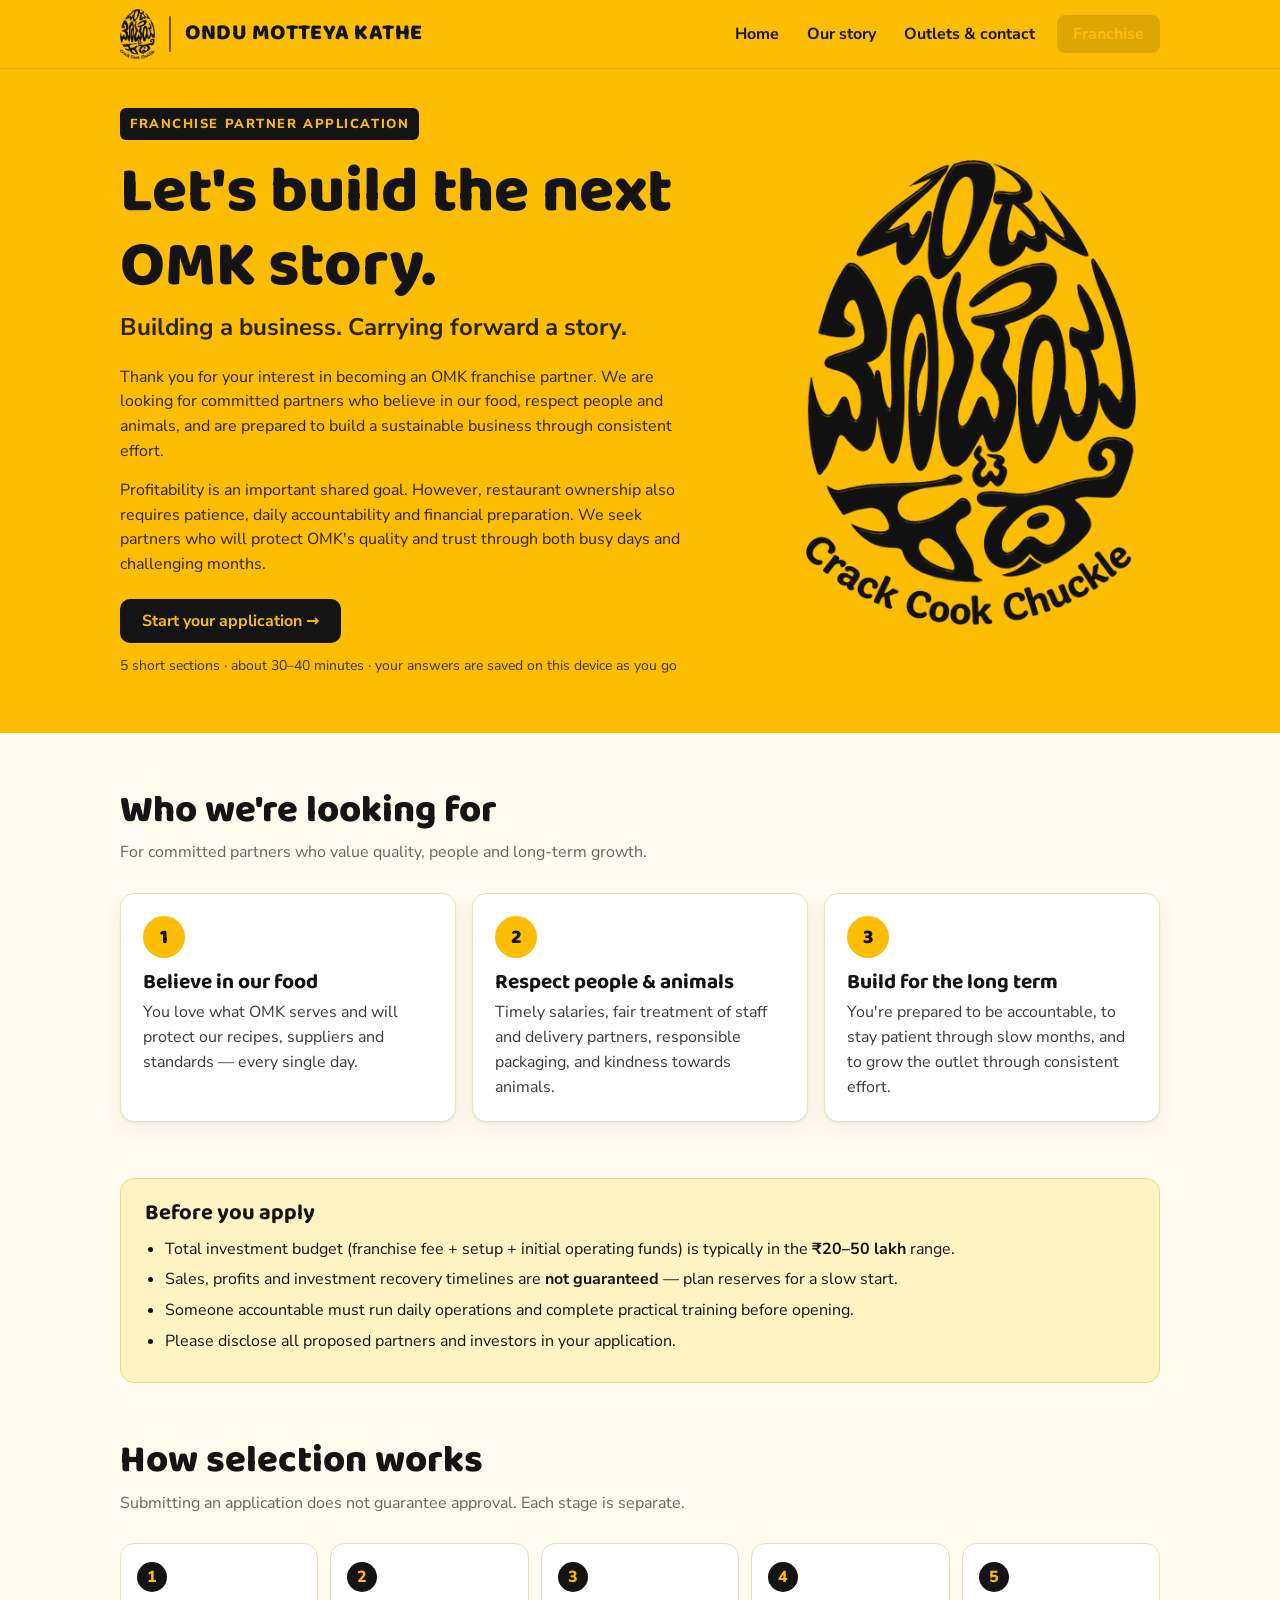
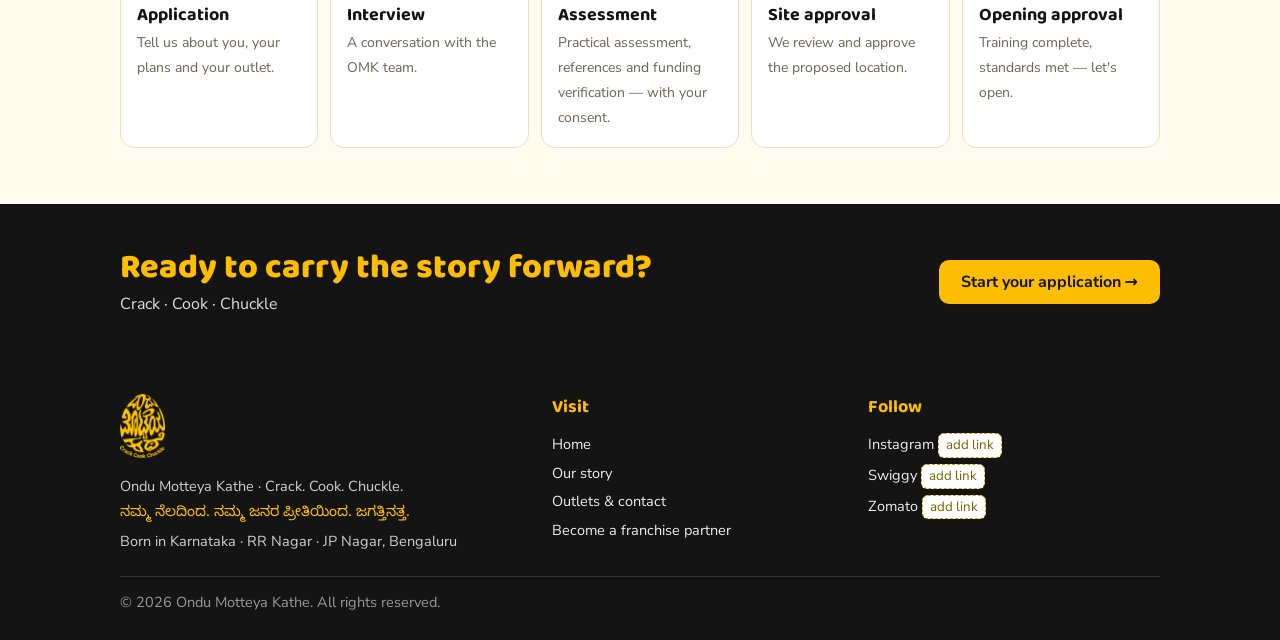
==== franchise.html @ 8b223113 "Add files via upload" ====
<!doctype html>
<html lang="en">
<head>
<meta charset="utf-8">
<meta name="viewport" content="width=device-width, initial-scale=1">
<title>Franchise partner application · Ondu Motteya Kathe</title>
<meta name="description" content="Apply to become an Ondu Motteya Kathe (OMK) franchise partner. Crack · Cook · Chuckle.">
<meta property="og:title" content="Become an OMK franchise partner">
<meta property="og:description" content="Building a business. Carrying forward a story. Apply to open an Ondu Motteya Kathe outlet.">
<meta property="og:image" content="icon.png">
<meta name="theme-color" content="#FDBD03">
<link rel="icon" href="icon.png">
<link rel="apple-touch-icon" href="icon.png">
<link rel="preconnect" href="https://fonts.googleapis.com">
<link rel="preconnect" href="https://fonts.gstatic.com" crossorigin>
<link href="https://fonts.googleapis.com/css2?family=Baloo+2:wght@600;700;800&family=Noto+Sans+Kannada:wght@500;700&family=Nunito+Sans:wght@400;600;700;800&display=swap" rel="stylesheet">
<link rel="stylesheet" href="style.css">
</head>
<body>
<header id="siteHeader" class="bar"></header>

<!-- ============ LANDING ============ -->
<main id="landing">
  <section class="hero">
    <div class="wrap">
      <div>
        <span class="kicker">Franchise partner application</span>
        <h1>Let's build the next OMK story.</h1>
        <p class="tag">Building a business. Carrying forward a story.</p>
        <p>Thank you for your interest in becoming an OMK franchise partner. We are looking for committed partners who believe in our food, respect people and animals, and are prepared to build a sustainable business through consistent effort.</p>
        <p>Profitability is an important shared goal. However, restaurant ownership also requires patience, daily accountability and financial preparation. We seek partners who will protect OMK's quality and trust through both busy days and challenging months.</p>
        <div class="cta">
          <a class="btn btn-dark" href="#apply">Start your application →</a>
          <span class="small">5 short sections · about 30–40 minutes · your answers are saved on this device as you go</span>
        </div>
      </div>
      <img class="logo" src="logo.png" alt="">
    </div>
  </section>

  <section class="sec">
    <div class="wrap">
      <h2>Who we're looking for</h2>
      <p class="lead">For committed partners who value quality, people and long-term growth.</p>
      <div class="grid3">
        <div class="tile"><div class="ic">1</div><h3>Believe in our food</h3><p>You love what OMK serves and will protect our recipes, suppliers and standards — every single day.</p></div>
        <div class="tile"><div class="ic">2</div><h3>Respect people &amp; animals</h3><p>Timely salaries, fair treatment of staff and delivery partners, responsible packaging, and kindness towards animals.</p></div>
        <div class="tile"><div class="ic">3</div><h3>Build for the long term</h3><p>You're prepared to be accountable, to stay patient through slow months, and to grow the outlet through consistent effort.</p></div>
      </div>
    </div>
  </section>

  <section class="sec" style="padding-top:0">
    <div class="wrap">
      <div class="note-box">
        <h3 style="font-size:22px">Before you apply</h3>
        <ul>
          <li>Total investment budget (franchise fee + setup + initial operating funds) is typically in the <b>₹20–50 lakh</b> range.</li>
          <li>Sales, profits and investment recovery timelines are <b>not guaranteed</b> — plan reserves for a slow start.</li>
          <li>Someone accountable must run daily operations and complete practical training before opening.</li>
          <li>Please disclose all proposed partners and investors in your application.</li>
        </ul>
      </div>
    </div>
  </section>

  <section class="sec" style="padding-top:0">
    <div class="wrap">
      <h2>How selection works</h2>
      <p class="lead">Submitting an application does not guarantee approval. Each stage is separate.</p>
      <ol class="steps">
        <li><b>Application</b><span>Tell us about you, your plans and your outlet.</span></li>
        <li><b>Interview</b><span>A conversation with the OMK team.</span></li>
        <li><b>Assessment</b><span>Practical assessment, references and funding verification — with your consent.</span></li>
        <li><b>Site approval</b><span>We review and approve the proposed location.</span></li>
        <li><b>Opening approval</b><span>Training complete, standards met — let's open.</span></li>
      </ol>
    </div>
  </section>

  <section class="band">
    <div class="wrap">
      <div><h2>Ready to carry the story forward?</h2><p>Crack · Cook · Chuckle</p></div>
      <a class="btn btn-y" href="#apply">Start your application →</a>
    </div>
  </section>
</main>

<!-- ============ FORM ============ -->
<main id="formView" class="hidden">
  <div class="formwrap">
    <form id="appForm" novalidate>
      <div class="progress" aria-hidden="true"><i id="prog"></i></div>
      <h1 class="f-title" id="secTitle"></h1>
      <p class="f-sub" id="secSub"></p>
      <div class="sectag" id="secTag"></div>
      <div id="fields"></div>
      <div class="hp" aria-hidden="true"><label>Leave this empty <input type="text" id="company_website" tabindex="-1" autocomplete="off"></label></div>
      <div id="formErr" class="alert hidden" role="alert"></div>
      <div class="nav">
        <button type="button" class="btn btn-line" id="backBtn">Back</button>
        <button type="submit" class="btn btn-y" id="nextBtn">Next</button>
        <span class="saved" id="saved"></span>
      </div>
    </form>
  </div>
</main>

<main id="doneView" class="hidden">
  <div class="done">
    <img src="logo.png" alt="">
    <h1>Thank you!</h1>
    <p>Your application has been received. The OMK team will review it and contact you on the mobile number or email you shared.</p>
    <p style="color:var(--muted)">Reference: <b id="refNo"></b></p>
    <a class="btn btn-dark" href="#" id="doneHome">Back to the franchise page</a> <a class="btn btn-line" href="index.html">OMK home</a>
  </div>
</main>

<footer id="siteFooter"></footer>
<script src="site.js"></script>
<script src="questions.js"></script>
<script>
(function () {
  const $ = (id) => document.getElementById(id);
  const S = OMK.SECTIONS, DRAFT = 'omk-franchise-draft-v1';
  let step = 0, started = Date.now(), A = {}, hadDraft = false;

  // ---- draft on this device ----
  try { const d = JSON.parse(localStorage.getItem(DRAFT) || 'null'); if (d && d.a) { A = d.a; hadDraft = true; step = Math.min(d.step || 0, S.length - 1); } } catch (e) {}
  let saveT;
  function saveDraft() {
    clearTimeout(saveT);
    saveT = setTimeout(() => { try { localStorage.setItem(DRAFT, JSON.stringify({ a: A, step })); $('saved').textContent = 'Saved on this device'; } catch (e) {} }, 400);
  }
  if (!A.sign_date) A.sign_date = new Date(Date.now() - new Date().getTimezoneOffset() * 6e4).toISOString().slice(0, 10);

  // ---- views ----
  function route() {
    const h = location.hash;
    $('landing').classList.toggle('hidden', h === '#apply' || h === '#done');
    $('formView').classList.toggle('hidden', h !== '#apply');
    $('doneView').classList.toggle('hidden', h !== '#done');
    if (h === '#apply') { renderStep(); }
    window.scrollTo(0, 0);
  }
  window.addEventListener('hashchange', route);
  $('doneHome').onclick = (e) => { e.preventDefault(); history.pushState('', '', location.pathname); route(); };

  // ---- fields ----
  const esc = (s) => String(s ?? '').replace(/[&<>"']/g, c => ({ '&': '&amp;', '<': '&lt;', '>': '&gt;', '"': '&quot;', "'": '&#39;' }[c]));
  function fieldHtml(f) {
    const req = f.req ? '<span class="req" aria-hidden="true">*</span>' : '';
    const help = f.help ? `<p class="help" id="h_${f.id}">${esc(f.help)}</p>` : '';
    const v = A[f.id];
    let input = '';
    if (f.type === 'long') {
      input = `<textarea id="f_${f.id}" rows="${f.rows || 5}" maxlength="4000" placeholder="Your answer" ${f.help ? `aria-describedby="h_${f.id}"` : ''}>${esc(v || '')}</textarea><div class="cnt" id="c_${f.id}"></div>`;
    } else if (f.type === 'radio' || f.type === 'check' || f.type === 'ack') {
      const t = f.type === 'radio' ? 'radio' : 'checkbox', sel = Array.isArray(v) ? v : (v ? [v] : []);
      input = `<div role="group" aria-labelledby="l_${f.id}">` + f.options.map((o, i) =>
        `<label class="opt"><input type="${t}" name="${f.id}" value="${esc(o)}" ${sel.includes(o) ? 'checked' : ''}><span>${esc(o)}</span></label>`).join('') + '</div>';
    } else {
      const type = f.type === 'tel' ? 'tel' : f.type === 'email' ? 'email' : f.type === 'date' ? 'date' : 'text';
      input = `<input type="${type}" id="f_${f.id}" value="${esc(v || '')}" maxlength="300" placeholder="Your answer" ${f.auto ? `autocomplete="${f.auto}"` : ''} ${f.mode || f.type === 'tel' ? `inputmode="${f.mode || 'tel'}"` : ''}>`;
    }
    const lab = (f.type === 'radio' || f.type === 'check' || f.type === 'ack') ? `<span class="t" id="l_${f.id}">${esc(f.label)}${req}</span>` : `<label class="t" for="f_${f.id}" id="l_${f.id}">${esc(f.label)}${req}</label>`;
    return `<div class="q" id="q_${f.id}">${lab}${help}${input}<div class="emsg" id="e_${f.id}">This question is required.</div></div>`;
  }
  function read(f) {
    if (f.type === 'radio') { const x = document.querySelector(`input[name="${f.id}"]:checked`); return x ? x.value : ''; }
    if (f.type === 'check' || f.type === 'ack') return [...document.querySelectorAll(`input[name="${f.id}"]:checked`)].map(x => x.value);
    const el = $('f_' + f.id); return el ? el.value.trim() : '';
  }
  function renderStep() {
    const sec = S[step];
    $('secTitle').textContent = sec.title; $('secSub').textContent = sec.sub;
    $('secTag').textContent = `Section ${step + 1} of ${S.length} • ${sec.tag}`;
    $('prog').style.width = `${(step + 1) / S.length * 100}%`;
    $('fields').innerHTML = sec.fields.map(fieldHtml).join('');
    $('backBtn').textContent = 'Back';
    $('nextBtn').textContent = step === S.length - 1 ? 'Submit application' : 'Next';
    $('formErr').classList.add('hidden');
    sec.fields.forEach(f => {
      const upd = () => { A[f.id] = read(f); saveDraft(); const q = $('q_' + f.id); if (q.classList.contains('err')) check(f); if (f.type === 'long') count(f); };
      $('q_' + f.id).addEventListener('input', upd); $('q_' + f.id).addEventListener('change', upd);
      if (f.type === 'long') count(f);
    });
  }
  function count(f) { const el = $('f_' + f.id), c = $('c_' + f.id); if (el && c) c.textContent = el.value.length > 3500 ? `${el.value.length} / 4000` : ''; }
  function check(f) {
    const v = read(f), q = $('q_' + f.id), e = $('e_' + f.id); let msg = '';
    const empty = Array.isArray(v) ? v.length === 0 : !v;
    if (f.req && empty) msg = 'This question is required.';
    if (!msg && f.type === 'ack' && v.length < f.options.length) msg = 'Please tick every statement to continue.';
    if (!msg && f.id === 'mobile' && v && v.replace(/\D/g, '').length < 10) msg = 'Please enter a valid mobile number.';
    if (!msg && f.id === 'email' && v && !/^[^\s@]+@[^\s@]+\.[^\s@]+$/.test(v)) msg = 'Please enter a valid email address.';
    if (!msg && f.id === 'budget_amount' && !v && A.budget === 'Other') msg = 'Please specify your budget, since you picked “Other”.';
    if (!msg && f.type === 'long' && f.req && v.length < 15) msg = 'Please write a little more (at least a sentence).';
    q.classList.toggle('err', !!msg); e.textContent = msg || 'This question is required.';
    return !msg;
  }

  $('backBtn').onclick = () => { if (step === 0) { history.pushState('', '', location.pathname); route(); return; } step--; saveDraft(); renderStep(); window.scrollTo(0, 0); };
  $('appForm').addEventListener('submit', async (e) => {
    e.preventDefault();
    const sec = S[step]; sec.fields.forEach(f => A[f.id] = read(f));
    const bad = sec.fields.filter(f => !check(f));
    if (bad.length) { const q = $('q_' + bad[0].id); q.scrollIntoView({ behavior: 'smooth', block: 'center' }); const i = q.querySelector('input,textarea'); i && i.focus({ preventScroll: true }); return; }
    if (step < S.length - 1) { step++; saveDraft(); renderStep(); window.scrollTo(0, 0); return; }
    await submit();
  });

  async function submit() {
    const btn = $('nextBtn'); btn.disabled = true; btn.textContent = 'Submitting…'; $('formErr').classList.add('hidden');
    const ref = 'OMK-' + Date.now().toString(36).toUpperCase().slice(-6);
    // Spam guard: bots fill the hidden field or finish in seconds — pretend it worked
    if ($('company_website').value || (!hadDraft && Date.now() - started < 45000)) { finish(ref); return; }
    const answers = {};
    S.forEach(s => s.fields.forEach(f => { answers[f.id] = A[f.id] ?? ''; }));
    answers._ref = ref;
    const rows = [['Reference', ref]];
    S.forEach(s => s.fields.forEach(f => { const v = A[f.id]; rows.push([f.label, Array.isArray(v) ? v.join(', ') : (v ?? '')]); }));
    try {
      if (!OMK.SHEET_URL || OMK.SHEET_URL.includes('PASTE')) throw new Error('Google Sheet link not set yet');
      // Apps Script doesn't allow reading the reply from another site, so we send and trust the network result
      await fetch(OMK.SHEET_URL, { method: 'POST', mode: 'no-cors', headers: { 'Content-Type': 'text/plain;charset=utf-8' }, body: JSON.stringify({ ref, rows, hp: '' }) });
      finish(ref);
    } catch (err) {
      $('formErr').textContent = 'Sorry — your application could not be sent. Please check your internet connection and try again. Your answers are still saved on this device.';
      $('formErr').classList.remove('hidden'); btn.disabled = false; btn.textContent = 'Submit application';
      console.warn(err);
    }
  }
  function finish(ref) {
    try { localStorage.removeItem(DRAFT); } catch (e) {}
    A = {}; step = 0; $('refNo').textContent = ref; location.hash = '#done';
    $('nextBtn').disabled = false;
  }
  route();
})();
</script>
</body>
</html>
---- style.css ----
:root {
  --y: #FDBD03; --y2: #FFD54A; --y-soft: #FFF3C4; --ink: #141414; --ink2: #3a3a3a; --muted: #6b6457;
  --cream: #FFFBEF; --card: #ffffff; --line: #EADFC2; --red: #C62828; --ok: #2E7D32;
  --r: 14px; --shadow: 0 1px 2px rgba(60,45,0,.06), 0 6px 20px rgba(60,45,0,.06);
}
* { box-sizing: border-box; }
html { -webkit-text-size-adjust: 100%; }
body { margin: 0; background: var(--cream); color: var(--ink); font: 16px/1.55 "Nunito Sans", system-ui, -apple-system, "Segoe UI", Roboto, Arial, sans-serif; }
h1, h2, h3, .brand { font-family: "Baloo 2", "Nunito Sans", system-ui, sans-serif; line-height: 1.15; margin: 0; }
a { color: inherit; }
.hidden { display: none !important; }
.wrap { max-width: 1080px; margin: 0 auto; padding: 0 20px; }

/* Header bar */
.bar { background: var(--y); position: sticky; top: 0; z-index: 10; box-shadow: 0 1px 0 rgba(0,0,0,.08); }
.bar .wrap { display: flex; align-items: center; gap: 14px; height: 68px; }
.bar img { height: 50px; width: auto; display: block; }
.bar .div { width: 2px; height: 36px; background: rgba(0,0,0,.55); border-radius: 2px; }
.bar .brand { font-size: 22px; font-weight: 800; letter-spacing: .02em; }
.bar .sp { flex: 1; }
.btn { font: 700 16px/1 "Nunito Sans", system-ui, sans-serif; border: 0; border-radius: 10px; padding: 14px 22px; cursor: pointer; text-decoration: none; display: inline-flex; align-items: center; gap: 8px; }
.btn-dark { background: var(--ink); color: var(--y); }
.btn-dark:hover { background: #000; }
.btn-y { background: var(--y); color: var(--ink); }
.btn-y:hover { background: #f2b200; }
.btn-line { background: #fff; color: var(--ink); border: 1.5px solid #d9cfb5; }
.btn:disabled { opacity: .55; cursor: default; }
.btn:focus-visible, input:focus-visible, textarea:focus-visible { outline: 3px solid #1a1a1a; outline-offset: 2px; }

/* Landing */
.hero { background: var(--y); padding: 40px 0 56px; overflow: hidden; }
.hero .wrap { display: grid; grid-template-columns: 1.25fr .75fr; gap: 32px; align-items: center; }
.kicker { display: inline-block; font-weight: 800; font-size: 13px; letter-spacing: .12em; text-transform: uppercase; background: var(--ink); color: var(--y); padding: 6px 10px; border-radius: 6px; }
.hero h1 { font-size: clamp(38px, 6vw, 64px); font-weight: 800; margin: 16px 0 6px; }
.hero .tag { font-size: clamp(19px, 2.4vw, 24px); font-weight: 700; margin: 0 0 18px; }
.hero p { max-width: 560px; margin: 0 0 14px; color: #2b2400; }
.hero .cta { margin-top: 22px; display: flex; flex-wrap: wrap; gap: 12px; align-items: center; }
.hero .small { font-size: 14px; color: #3d3200; }
.hero .logo { width: 100%; max-width: 330px; justify-self: center; }
.sec { padding: 56px 0; }
.sec h2 { font-size: clamp(28px, 3.6vw, 38px); font-weight: 800; margin-bottom: 8px; }
.sec .lead { color: var(--muted); max-width: 640px; margin: 0 0 28px; }
.grid3 { display: grid; grid-template-columns: repeat(3, 1fr); gap: 16px; }
.tile { background: var(--card); border: 1px solid var(--line); border-radius: var(--r); padding: 22px; box-shadow: var(--shadow); }
.tile .ic { width: 42px; height: 42px; border-radius: 50%; background: var(--y); display: grid; place-items: center; font-family: "Baloo 2"; font-weight: 800; font-size: 20px; margin-bottom: 12px; }
.tile h3 { font-size: 21px; margin-bottom: 6px; }
.tile p { margin: 0; color: var(--ink2); }
.note-box { background: var(--y-soft); border: 1px solid #f1d98a; border-radius: var(--r); padding: 22px 24px; }
.note-box ul { margin: 10px 0 0; padding-left: 20px; }
.note-box li { margin: 6px 0; }
.steps { list-style: none; padding: 0; margin: 0; display: grid; grid-template-columns: repeat(5, 1fr); gap: 12px; counter-reset: s; }
.steps li { background: var(--card); border: 1px solid var(--line); border-radius: var(--r); padding: 18px 16px; counter-increment: s; }
.steps li::before { content: counter(s); display: grid; place-items: center; width: 30px; height: 30px; border-radius: 50%; background: var(--ink); color: var(--y); font-weight: 800; margin-bottom: 10px; }
.steps b { display: block; font-family: "Baloo 2"; font-size: 18px; }
.steps span { font-size: 14px; color: var(--muted); }
.band { background: var(--ink); color: #fff; padding: 44px 0; }
.band .wrap { display: flex; flex-wrap: wrap; align-items: center; justify-content: space-between; gap: 18px; }
.band h2 { color: var(--y); font-size: clamp(26px, 3.4vw, 34px); font-weight: 800; }
.band p { margin: 4px 0 0; color: #ddd; }
footer { padding: 22px 0 34px; color: var(--muted); font-size: 14px; text-align: center; }

/* Form */
.formwrap { max-width: 760px; margin: 0 auto; padding: 26px 16px 70px; }
.f-title { font-size: clamp(30px, 5vw, 40px); font-weight: 800; margin: 6px 0 4px; }
.f-sub { color: var(--ink2); margin: 0 0 16px; }
.progress { height: 6px; background: #efe4c4; border-radius: 6px; overflow: hidden; margin: 0 0 14px; }
.progress i { display: block; height: 100%; background: var(--ink); width: 0; transition: width .3s; }
.sectag { background: var(--y-soft); border: 1px solid #f1d98a; border-radius: 10px; padding: 11px 16px; font-weight: 700; margin-bottom: 14px; }
.q { background: var(--card); border: 1px solid var(--line); border-radius: var(--r); padding: 18px 20px 20px; margin-bottom: 12px; }
.q.err { border-color: var(--red); box-shadow: 0 0 0 1px var(--red) inset; }
.q label.t, .q .t { display: block; font-weight: 700; font-size: 16.5px; margin-bottom: 4px; }
.q .req { color: var(--red); margin-left: 3px; }
.q .help { color: var(--muted); font-size: 14.5px; margin: 0 0 10px; }
.q input[type=text], .q input[type=tel], .q input[type=email], .q input[type=date], .q textarea {
  width: 100%; font: inherit; color: var(--ink); background: transparent; border: 0; border-bottom: 1.5px solid #cfc6ae; padding: 8px 2px; border-radius: 0; }
.q textarea { min-height: 120px; resize: vertical; border: 1.5px solid #e2d8bd; border-radius: 10px; padding: 10px 12px; background: #fffdf6; }
.q input:focus, .q textarea:focus { border-color: var(--ink); outline: none; }
.q .opt { display: flex; gap: 12px; align-items: flex-start; padding: 8px 0; cursor: pointer; }
.q .opt input { width: 20px; height: 20px; margin: 2px 0 0; accent-color: #141414; flex: none; }
.q .cnt { font-size: 12.5px; color: #9a917c; text-align: right; margin-top: 4px; }
.q .emsg { color: var(--red); font-size: 14px; margin-top: 6px; display: none; }
.q.err .emsg { display: block; }
.nav { display: flex; gap: 12px; margin-top: 18px; align-items: center; flex-wrap: wrap; }
.nav .saved { color: var(--muted); font-size: 13.5px; margin-left: auto; }
.hp { position: absolute; left: -9999px; width: 1px; height: 1px; overflow: hidden; }
.done { text-align: center; padding: 50px 16px 80px; max-width: 620px; margin: 0 auto; }
.done img { width: 150px; }
.done h1 { font-size: 40px; font-weight: 800; margin: 14px 0 8px; }
.alert { background: #fdecea; color: #7f1d1d; border: 1px solid #f5c2c0; border-radius: 10px; padding: 12px 14px; margin-top: 14px; }

@media (max-width: 860px) {
  .hero .wrap { grid-template-columns: 1fr; }
  .hero .logo { max-width: 200px; order: -1; }
  .grid3 { grid-template-columns: 1fr; }
  .steps { grid-template-columns: 1fr 1fr; }
}
@media (max-width: 520px) {
  .wrap { padding: 0 16px; }
  .bar .wrap { height: 60px; gap: 10px; }
  .bar img { height: 42px; }
  .bar .brand { font-size: 17px; }
  .bar .btn { padding: 10px 12px; font-size: 14px; }
  .steps { grid-template-columns: 1fr; }
  .q { padding: 16px; }
  .nav .btn { flex: 1; justify-content: center; }
  .nav .saved { width: 100%; text-align: center; margin: 0; }
}

/* ---------- Site navigation & shared pieces ---------- */
.nav-links { display: flex; align-items: center; gap: 4px; margin-left: auto; }
.nav-links a { text-decoration: none; font-weight: 700; padding: 9px 12px; border-radius: 8px; }
.nav-links a:hover { background: rgba(0,0,0,.08); }
.nav-links a[aria-current="page"] { background: rgba(0,0,0,.12); }
.nav-links a.btn { margin-left: 6px; padding: 11px 16px; }
.nav-links a.btn:hover { background: #000; }
.menu-btn { display: none; margin-left: auto; background: var(--ink); color: var(--y); border: 0; border-radius: 8px; width: 44px; height: 40px; font-size: 20px; cursor: pointer; }
.ph { display: inline-block; background: #fff; border: 1.5px dashed #c9a400; color: #7a6200; border-radius: 6px; padding: 1px 7px; font-size: .92em; }
.ph-block { border: 2px dashed #d8bf6a; border-radius: var(--r); background: repeating-linear-gradient(135deg, #fffaf0, #fffaf0 10px, #fff3d0 10px, #fff3d0 20px); display: grid; place-items: center; text-align: center; color: #7a6200; font-weight: 700; padding: 20px; min-height: 200px; }
.page-hero { background: var(--y); padding: 46px 0 40px; }
.page-hero h1 { font-size: clamp(36px, 5.5vw, 56px); font-weight: 800; }
.page-hero p { max-width: 640px; margin: 10px 0 0; color: #2b2400; font-size: 18px; }
.two { display: grid; grid-template-columns: 1fr 1fr; gap: 28px; align-items: center; }
.prose p { margin: 0 0 14px; } .prose h2 { margin-bottom: 12px; }
.values { display: grid; grid-template-columns: repeat(4, 1fr); gap: 14px; }
.outlets { display: grid; grid-template-columns: repeat(auto-fill, minmax(280px, 1fr)); gap: 16px; }
.outlet h3 { font-size: 22px; margin-bottom: 6px; }
.outlet p { margin: 4px 0; color: var(--ink2); }
.outlet .acts { display: flex; flex-wrap: wrap; gap: 8px; margin-top: 12px; }
.outlet .acts .btn { padding: 10px 14px; font-size: 14px; }
.site-foot { background: var(--ink); color: #cfcfcf; padding: 34px 0 26px; font-size: 14.5px; text-align: left; }
.site-foot .wrap { display: grid; grid-template-columns: 1.4fr 1fr 1fr; gap: 24px; }
.site-foot img { height: 64px; filter: invert(78%) sepia(64%) saturate(1500%) hue-rotate(358deg) brightness(103%); }
.site-foot h4 { color: var(--y); font-family: "Baloo 2"; font-size: 18px; margin: 0 0 8px; }
.site-foot a { color: #eee; text-decoration: none; display: block; padding: 3px 0; }
.site-foot a:hover { color: var(--y); }
.site-foot .copy { grid-column: 1 / -1; border-top: 1px solid #333; padding-top: 14px; color: #999; }
@media (max-width: 860px) {
  .menu-btn { display: block; }
  .nav-links { display: none; position: absolute; top: 100%; left: 0; right: 0; background: var(--y); flex-direction: column; align-items: stretch; padding: 8px 16px 16px; box-shadow: 0 8px 16px rgba(0,0,0,.12); }
  .nav-links.open { display: flex; }
  .nav-links a { padding: 12px; }
  .nav-links a.btn { margin: 6px 0 0; justify-content: center; }
  .bar .wrap { position: relative; }
  .two, .values { grid-template-columns: 1fr; }
  .site-foot .wrap { grid-template-columns: 1fr; }
}
@media (min-width: 861px) and (max-width: 1060px) { .values { grid-template-columns: 1fr 1fr; } }

/* ---------- Story content ---------- */
.kn { font-family: "Noto Sans Kannada", "Baloo 2", sans-serif; }
.eyebrow { font-weight: 800; font-size: 13px; letter-spacing: .12em; text-transform: uppercase; color: #8a6d00; margin-bottom: 8px; display: block; }
.hero .stack { font-family: "Baloo 2"; font-weight: 700; font-size: clamp(18px, 2.2vw, 22px); line-height: 1.35; margin: 0 0 16px; }
.big-quote { font-family: "Baloo 2"; font-weight: 800; font-size: clamp(22px, 3vw, 30px); line-height: 1.25; margin: 18px 0 0; }
.kn-line { background: var(--ink); color: var(--y); border-radius: var(--r); padding: 22px 24px; margin-top: 20px; }
.kn-line .kn { font-size: clamp(20px, 2.6vw, 26px); font-weight: 700; display: block; line-height: 1.5; }
.kn-line span.en { color: #e8e2cc; display: block; margin-top: 4px; }
.ticks { list-style: none; padding: 0; margin: 14px 0; display: grid; gap: 10px; }
.ticks li { background: #fff; border: 1px solid var(--line); border-radius: 10px; padding: 12px 14px 12px 46px; position: relative; font-weight: 600; }
.ticks li::before { content: "✓"; position: absolute; left: 14px; top: 10px; width: 22px; height: 22px; border-radius: 50%; background: var(--y); display: grid; place-items: center; font-size: 13px; font-weight: 800; }
.alt { background: #fff7dc; }
.founder-quote { border-left: 5px solid var(--y); background: #fff; border-radius: 0 var(--r) var(--r) 0; padding: 18px 22px; margin: 18px 0 0; font-size: 18px; font-style: italic; }
.founder-quote cite { display: block; font-style: normal; font-weight: 800; margin-top: 10px; font-size: 15px; }
.cta-cards .tile { display: flex; flex-direction: column; }
.cta-cards .tile p { flex: 1; margin-bottom: 16px; }
.cta-cards .tile .btn { align-self: flex-start; }
.pills { display: flex; flex-wrap: wrap; gap: 8px; margin: 14px 0 0; }
.pills span { background: #fff; border: 1px solid var(--line); border-radius: 99px; padding: 6px 12px; font-weight: 700; font-size: 14px; }
.reverse > :first-child { order: 2; }
@media (max-width: 860px) { .reverse > :first-child { order: 0; } }
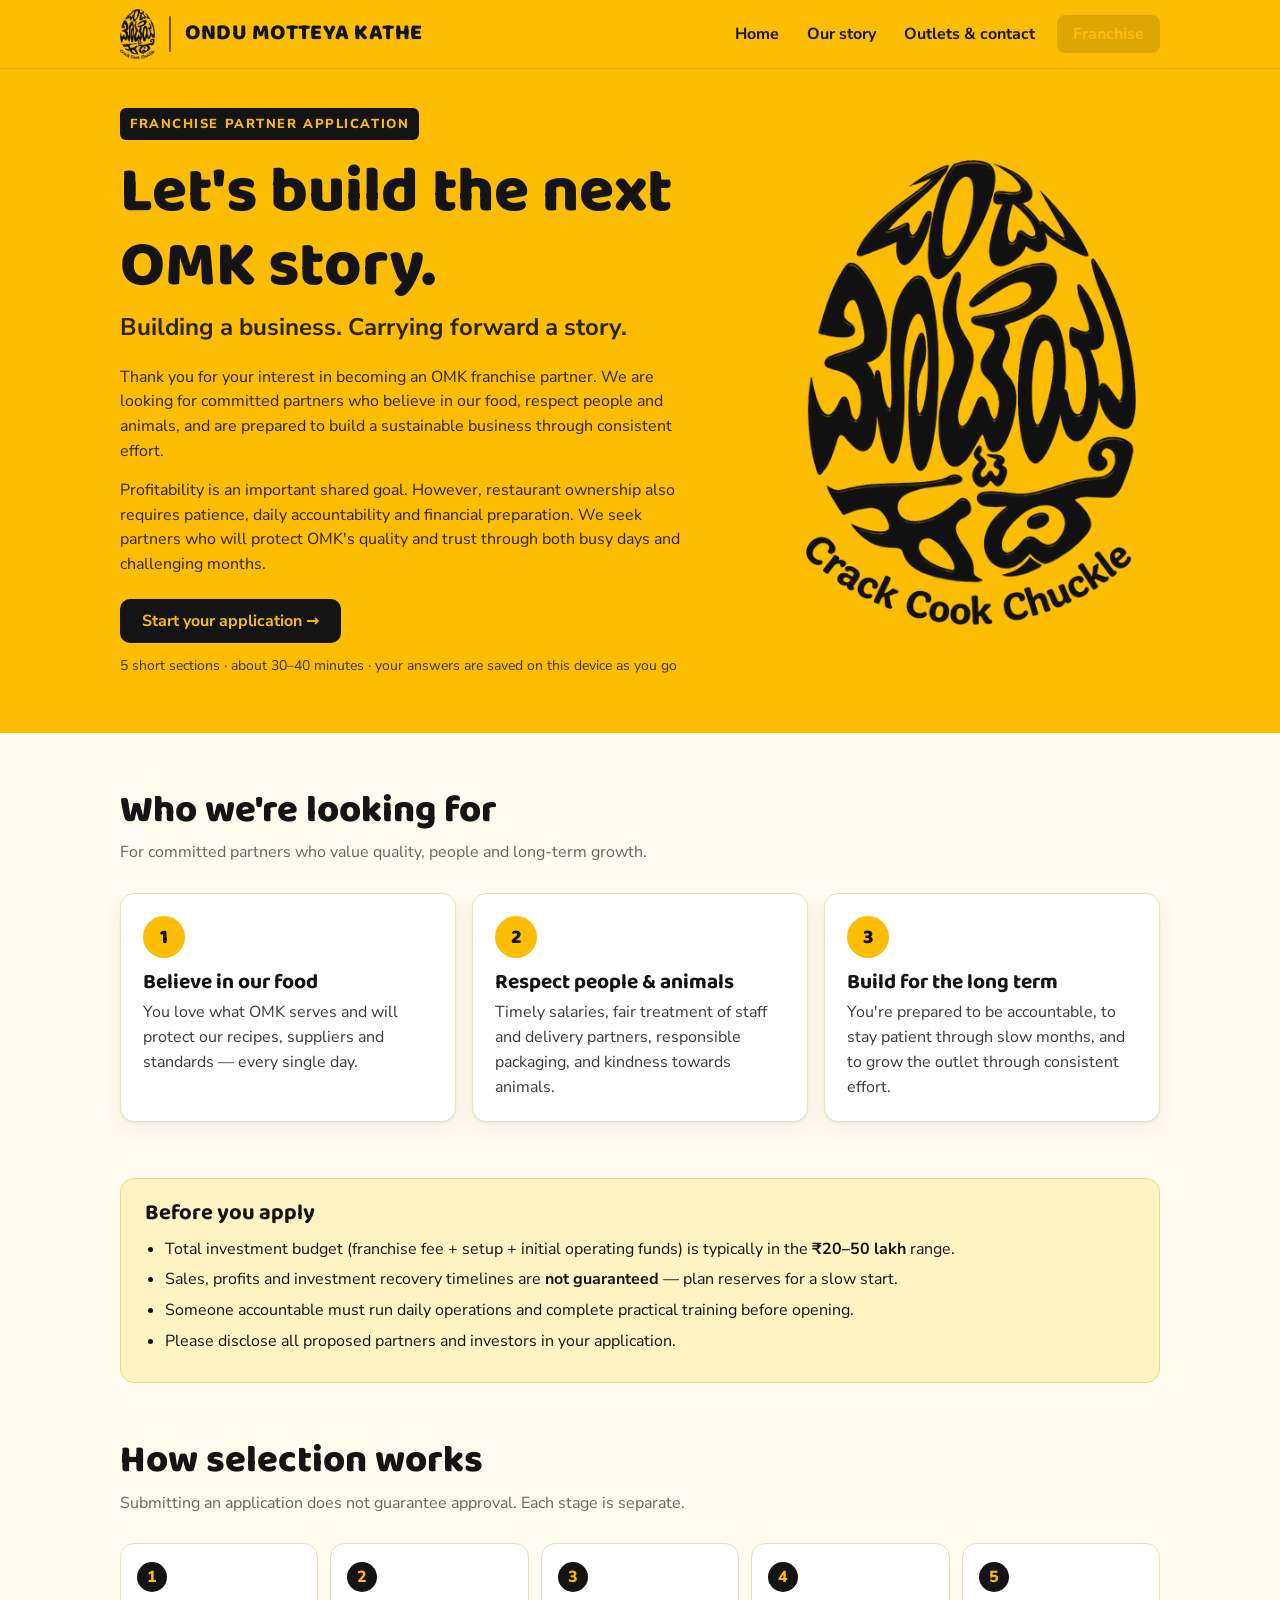
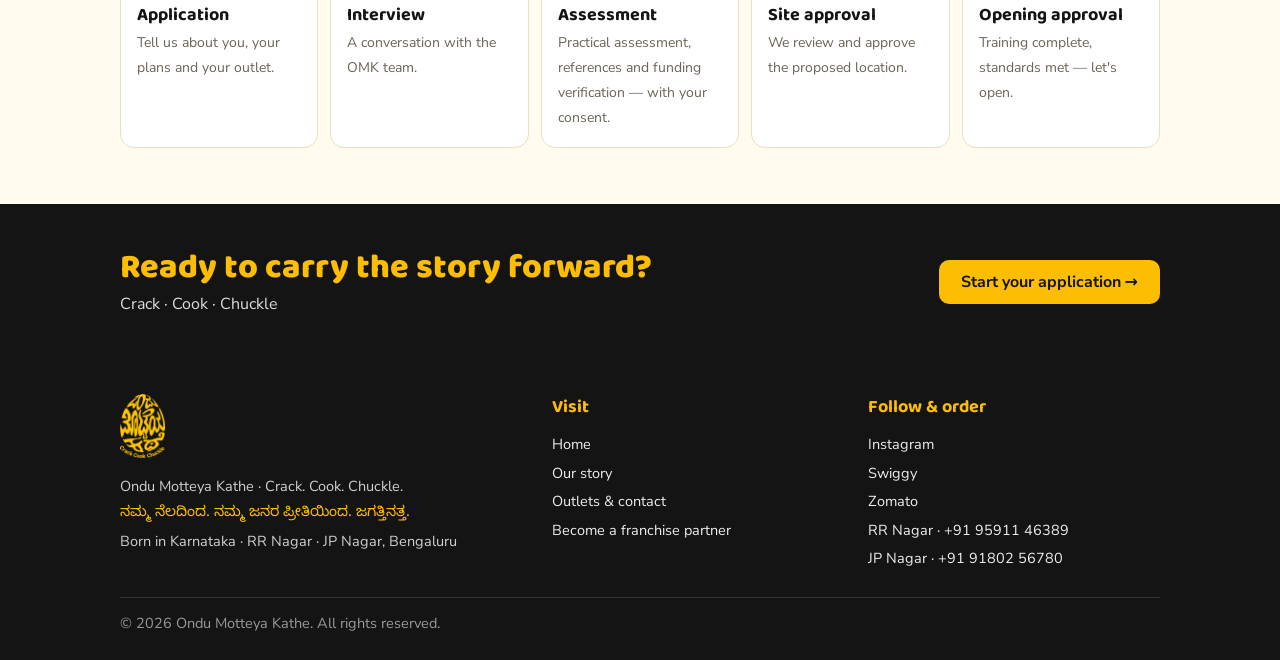
==== commit 18df0dc1: "Add files via upload" ====
--- a/franchise.html
+++ b/franchise.html
@@ -14,7 +14,7 @@
 <link rel="preconnect" href="https://fonts.googleapis.com">
 <link rel="preconnect" href="https://fonts.gstatic.com" crossorigin>
 <link href="https://fonts.googleapis.com/css2?family=Baloo+2:wght@600;700;800&family=Noto+Sans+Kannada:wght@500;700&family=Nunito+Sans:wght@400;600;700;800&display=swap" rel="stylesheet">
-<link rel="stylesheet" href="style.css">
+<link rel="stylesheet" href="style.css?v=3">
 </head>
 <body>
 <header id="siteHeader" class="bar"></header>
--- a/style.css
+++ b/style.css
@@ -167,3 +167,25 @@
 .pills span { background: #fff; border: 1px solid var(--line); border-radius: 99px; padding: 6px 12px; font-weight: 700; font-size: 14px; }
 .reverse > :first-child { order: 2; }
 @media (max-width: 860px) { .reverse > :first-child { order: 0; } }
+
+/* ---------- Photos ---------- */
+.photo { width: 100%; height: auto; display: block; border-radius: var(--r); box-shadow: var(--shadow); background: #f3ead0; }
+.photo.tall { aspect-ratio: 4 / 5; object-fit: cover; }
+.photo.wide { aspect-ratio: 3 / 2; object-fit: cover; }
+.scroller { display: grid; grid-template-columns: repeat(5, 1fr); gap: 14px; }
+.scroller > * { scroll-snap-align: start; }
+.scroller img { width: 100%; aspect-ratio: 4 / 5; object-fit: cover; border-radius: 12px; display: block; }
+.menu-grid { display: grid; grid-template-columns: repeat(3, 1fr); gap: 14px; }
+.menu-grid img { width: 100%; aspect-ratio: 4 / 5; object-fit: cover; border-radius: 12px; display: block; box-shadow: var(--shadow); }
+.pets { display: grid; grid-template-columns: repeat(5, 1fr); gap: 12px; }
+.pets figure { margin: 0; }
+.pets img { width: 100%; aspect-ratio: 4 / 5; object-fit: cover; border-radius: 12px; display: block; box-shadow: var(--shadow); }
+.pets figcaption { font-weight: 800; font-family: "Baloo 2"; font-size: 18px; margin-top: 6px; }
+.pets figcaption span { display: block; font-family: "Nunito Sans"; font-weight: 600; font-size: 13.5px; color: var(--muted); }
+.big-num { background: var(--y); border-radius: var(--r); padding: 34px 26px; text-align: center; box-shadow: var(--shadow); }
+.big-num b { display: block; font-family: "Baloo 2"; font-weight: 800; font-size: clamp(64px, 9vw, 110px); line-height: 1; }
+.big-num span { font-weight: 800; font-size: 18px; }
+.big-num p { margin: 14px 0 0; color: #3d3200; }
+@media (max-width: 1000px) { .menu-grid { grid-template-columns: 1fr 1fr 1fr; } .pets { grid-template-columns: repeat(3, 1fr); } }
+@media (max-width: 860px) { .scroller { grid-template-columns: none; grid-auto-flow: column; grid-auto-columns: 42%; overflow-x: auto; scroll-snap-type: x mandatory; padding-bottom: 6px; scrollbar-width: none; } .scroller::-webkit-scrollbar { display: none; } }
+@media (max-width: 560px) { .pets { grid-template-columns: 1fr 1fr; } .scroller { grid-auto-columns: 70%; } .menu-grid { grid-template-columns: none; grid-auto-flow: column; grid-auto-columns: 70%; overflow-x: auto; scroll-snap-type: x mandatory; scrollbar-width: none; } .menu-grid > * { scroll-snap-align: start; } }
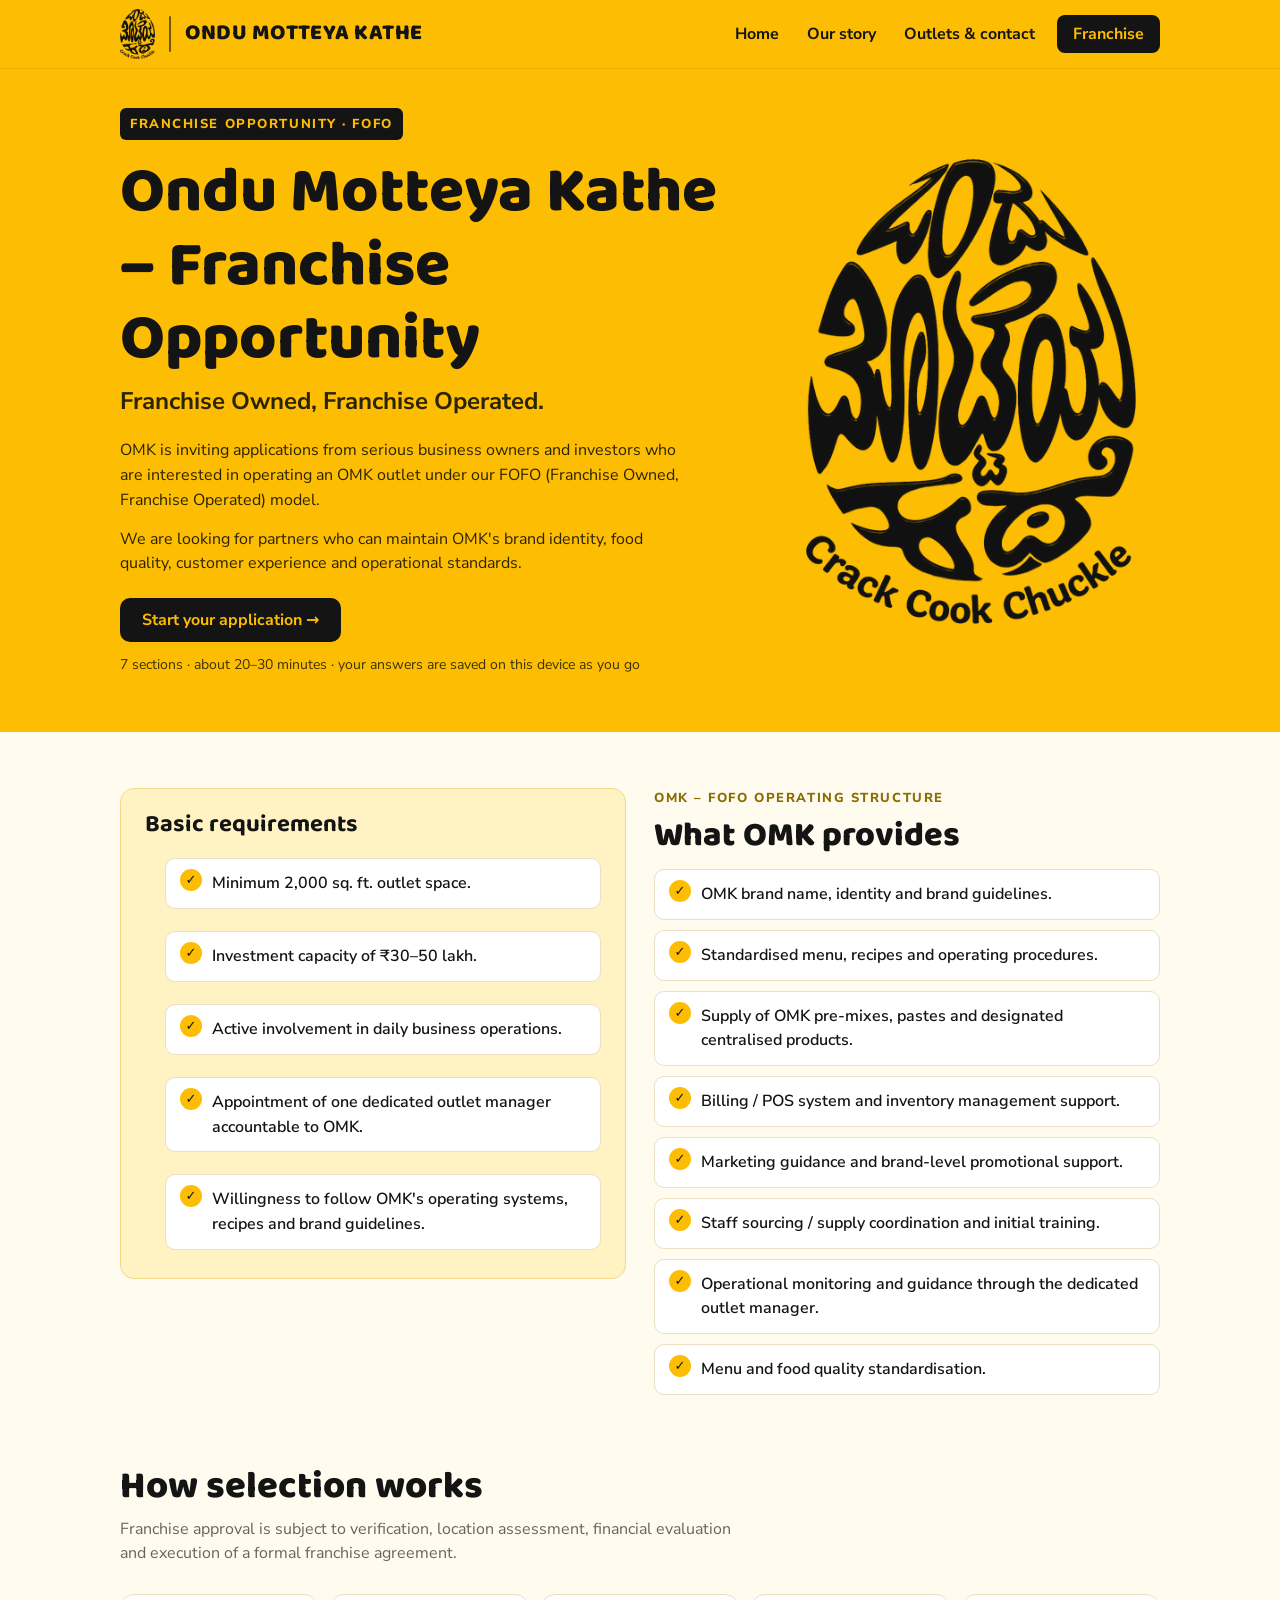
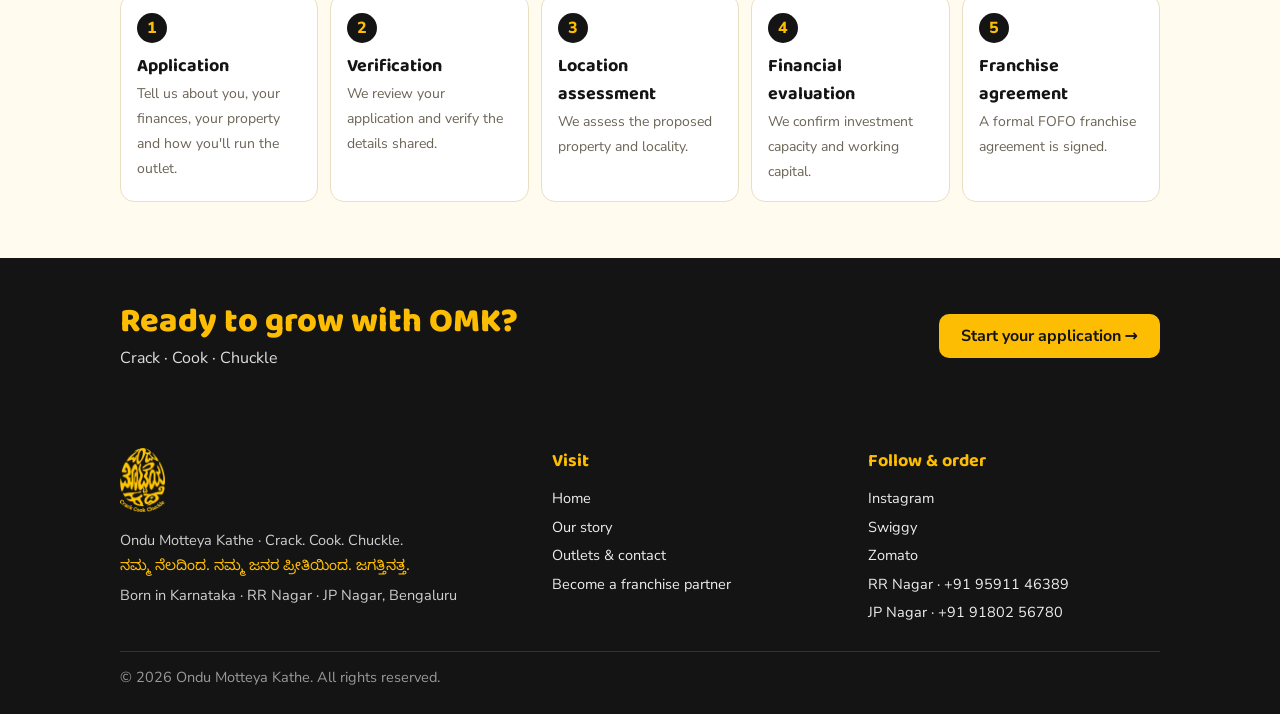
==== commit d206043c: "Add files via upload" ====
--- a/franchise.html
+++ b/franchise.html
@@ -3,7 +3,7 @@
 <head>
 <meta charset="utf-8">
 <meta name="viewport" content="width=device-width, initial-scale=1">
-<title>Franchise partner application · Ondu Motteya Kathe</title>
+<title>Franchise opportunity (FOFO) · Ondu Motteya Kathe</title>
 <meta name="description" content="Apply to become an Ondu Motteya Kathe (OMK) franchise partner. Crack · Cook · Chuckle.">
 <meta property="og:title" content="Become an OMK franchise partner">
 <meta property="og:description" content="Building a business. Carrying forward a story. Apply to open an Ondu Motteya Kathe outlet.">
@@ -14,7 +14,7 @@
 <link rel="preconnect" href="https://fonts.googleapis.com">
 <link rel="preconnect" href="https://fonts.gstatic.com" crossorigin>
 <link href="https://fonts.googleapis.com/css2?family=Baloo+2:wght@600;700;800&family=Noto+Sans+Kannada:wght@500;700&family=Nunito+Sans:wght@400;600;700;800&display=swap" rel="stylesheet">
-<link rel="stylesheet" href="style.css?v=3">
+<link rel="stylesheet" href="style.css?v=4">
 </head>
 <body>
 <header id="siteHeader" class="bar"></header>
@@ -24,14 +24,14 @@
   <section class="hero">
     <div class="wrap">
       <div>
-        <span class="kicker">Franchise partner application</span>
-        <h1>Let's build the next OMK story.</h1>
-        <p class="tag">Building a business. Carrying forward a story.</p>
-        <p>Thank you for your interest in becoming an OMK franchise partner. We are looking for committed partners who believe in our food, respect people and animals, and are prepared to build a sustainable business through consistent effort.</p>
-        <p>Profitability is an important shared goal. However, restaurant ownership also requires patience, daily accountability and financial preparation. We seek partners who will protect OMK's quality and trust through both busy days and challenging months.</p>
+        <span class="kicker">Franchise opportunity · FOFO</span>
+        <h1>Ondu Motteya Kathe – Franchise Opportunity</h1>
+        <p class="tag">Franchise Owned, Franchise Operated.</p>
+        <p>OMK is inviting applications from serious business owners and investors who are interested in operating an OMK outlet under our FOFO (Franchise Owned, Franchise Operated) model.</p>
+        <p>We are looking for partners who can maintain OMK's brand identity, food quality, customer experience and operational standards.</p>
         <div class="cta">
           <a class="btn btn-dark" href="#apply">Start your application →</a>
-          <span class="small">5 short sections · about 30–40 minutes · your answers are saved on this device as you go</span>
+          <span class="small">7 sections · about 20–30 minutes · your answers are saved on this device as you go</span>
         </div>
       </div>
       <img class="logo" src="logo.png" alt="">
@@ -39,26 +39,29 @@
   </section>
 
   <section class="sec">
-    <div class="wrap">
-      <h2>Who we're looking for</h2>
-      <p class="lead">For committed partners who value quality, people and long-term growth.</p>
-      <div class="grid3">
-        <div class="tile"><div class="ic">1</div><h3>Believe in our food</h3><p>You love what OMK serves and will protect our recipes, suppliers and standards — every single day.</p></div>
-        <div class="tile"><div class="ic">2</div><h3>Respect people &amp; animals</h3><p>Timely salaries, fair treatment of staff and delivery partners, responsible packaging, and kindness towards animals.</p></div>
-        <div class="tile"><div class="ic">3</div><h3>Build for the long term</h3><p>You're prepared to be accountable, to stay patient through slow months, and to grow the outlet through consistent effort.</p></div>
-      </div>
-    </div>
-  </section>
-
-  <section class="sec" style="padding-top:0">
-    <div class="wrap">
+    <div class="wrap two" style="align-items:start">
       <div class="note-box">
-        <h3 style="font-size:22px">Before you apply</h3>
-        <ul>
-          <li>Total investment budget (franchise fee + setup + initial operating funds) is typically in the <b>₹20–50 lakh</b> range.</li>
-          <li>Sales, profits and investment recovery timelines are <b>not guaranteed</b> — plan reserves for a slow start.</li>
-          <li>Someone accountable must run daily operations and complete practical training before opening.</li>
-          <li>Please disclose all proposed partners and investors in your application.</li>
+        <h3 style="font-size:24px">Basic requirements</h3>
+        <ul class="ticks" style="margin-top:14px">
+          <li>Minimum 2,000 sq. ft. outlet space.</li>
+          <li>Investment capacity of ₹30–50 lakh.</li>
+          <li>Active involvement in daily business operations.</li>
+          <li>Appointment of one dedicated outlet manager accountable to OMK.</li>
+          <li>Willingness to follow OMK's operating systems, recipes and brand guidelines.</li>
+        </ul>
+      </div>
+      <div>
+        <span class="eyebrow">OMK – FOFO operating structure</span>
+        <h2 style="font-size:clamp(26px,3.2vw,34px)">What OMK provides</h2>
+        <ul class="ticks">
+          <li>OMK brand name, identity and brand guidelines.</li>
+          <li>Standardised menu, recipes and operating procedures.</li>
+          <li>Supply of OMK pre-mixes, pastes and designated centralised products.</li>
+          <li>Billing / POS system and inventory management support.</li>
+          <li>Marketing guidance and brand-level promotional support.</li>
+          <li>Staff sourcing / supply coordination and initial training.</li>
+          <li>Operational monitoring and guidance through the dedicated outlet manager.</li>
+          <li>Menu and food quality standardisation.</li>
         </ul>
       </div>
     </div>
@@ -67,20 +70,20 @@
   <section class="sec" style="padding-top:0">
     <div class="wrap">
       <h2>How selection works</h2>
-      <p class="lead">Submitting an application does not guarantee approval. Each stage is separate.</p>
+      <p class="lead">Franchise approval is subject to verification, location assessment, financial evaluation and execution of a formal franchise agreement.</p>
       <ol class="steps">
-        <li><b>Application</b><span>Tell us about you, your plans and your outlet.</span></li>
-        <li><b>Interview</b><span>A conversation with the OMK team.</span></li>
-        <li><b>Assessment</b><span>Practical assessment, references and funding verification — with your consent.</span></li>
-        <li><b>Site approval</b><span>We review and approve the proposed location.</span></li>
-        <li><b>Opening approval</b><span>Training complete, standards met — let's open.</span></li>
+        <li><b>Application</b><span>Tell us about you, your finances, your property and how you'll run the outlet.</span></li>
+        <li><b>Verification</b><span>We review your application and verify the details shared.</span></li>
+        <li><b>Location assessment</b><span>We assess the proposed property and locality.</span></li>
+        <li><b>Financial evaluation</b><span>We confirm investment capacity and working capital.</span></li>
+        <li><b>Franchise agreement</b><span>A formal FOFO franchise agreement is signed.</span></li>
       </ol>
     </div>
   </section>
 
   <section class="band">
     <div class="wrap">
-      <div><h2>Ready to carry the story forward?</h2><p>Crack · Cook · Chuckle</p></div>
+      <div><h2>Ready to grow with OMK?</h2><p>Crack · Cook · Chuckle</p></div>
       <a class="btn btn-y" href="#apply">Start your application →</a>
     </div>
   </section>
@@ -122,7 +125,7 @@
 <script>
 (function () {
   const $ = (id) => document.getElementById(id);
-  const S = OMK.SECTIONS, DRAFT = 'omk-franchise-draft-v1';
+  const S = OMK.SECTIONS, DRAFT = 'omk-franchise-draft-v2';
   let step = 0, started = Date.now(), A = {}, hadDraft = false;
 
   // ---- draft on this device ----
@@ -159,13 +162,18 @@
       const t = f.type === 'radio' ? 'radio' : 'checkbox', sel = Array.isArray(v) ? v : (v ? [v] : []);
       input = `<div role="group" aria-labelledby="l_${f.id}">` + f.options.map((o, i) =>
         `<label class="opt"><input type="${t}" name="${f.id}" value="${esc(o)}" ${sel.includes(o) ? 'checked' : ''}><span>${esc(o)}</span></label>`).join('') + '</div>';
+    } else if (f.type === 'select') {
+      input = `<select id="f_${f.id}" class="sel"><option value="">Choose</option>${f.options.map(o => `<option ${v === o ? 'selected' : ''}>${esc(o)}</option>`).join('')}</select>`;
     } else {
       const type = f.type === 'tel' ? 'tel' : f.type === 'email' ? 'email' : f.type === 'date' ? 'date' : 'text';
-      input = `<input type="${type}" id="f_${f.id}" value="${esc(v || '')}" maxlength="300" placeholder="Your answer" ${f.auto ? `autocomplete="${f.auto}"` : ''} ${f.mode || f.type === 'tel' ? `inputmode="${f.mode || 'tel'}"` : ''}>`;
+      const mode = f.type === 'number' ? 'numeric' : f.type === 'tel' ? 'tel' : f.mode;
+      input = `<input type="${type}" id="f_${f.id}" value="${esc(v || '')}" maxlength="300" placeholder="Your answer" ${f.auto ? `autocomplete="${f.auto}"` : ''} ${mode ? `inputmode="${mode}"` : ''}>`;
     }
     const lab = (f.type === 'radio' || f.type === 'check' || f.type === 'ack') ? `<span class="t" id="l_${f.id}">${esc(f.label)}${req}</span>` : `<label class="t" for="f_${f.id}" id="l_${f.id}">${esc(f.label)}${req}</label>`;
-    return `<div class="q" id="q_${f.id}">${lab}${help}${input}<div class="emsg" id="e_${f.id}">This question is required.</div></div>`;
-  }
+    return `<div class="q${shown(f) ? '' : ' hidden'}" id="q_${f.id}">${lab}${help}${input}<div class="emsg" id="e_${f.id}">This question is required.</div></div>`;
+  }
+  // A follow-up question (showIf) only appears — and is only required — when its answer matches
+  const shown = (f) => !f.showIf || f.showIf.is.includes(A[f.showIf.id]);
   function read(f) {
     if (f.type === 'radio') { const x = document.querySelector(`input[name="${f.id}"]:checked`); return x ? x.value : ''; }
     if (f.type === 'check' || f.type === 'ack') return [...document.querySelectorAll(`input[name="${f.id}"]:checked`)].map(x => x.value);
@@ -181,7 +189,8 @@
     $('nextBtn').textContent = step === S.length - 1 ? 'Submit application' : 'Next';
     $('formErr').classList.add('hidden');
     sec.fields.forEach(f => {
-      const upd = () => { A[f.id] = read(f); saveDraft(); const q = $('q_' + f.id); if (q.classList.contains('err')) check(f); if (f.type === 'long') count(f); };
+      const upd = () => { A[f.id] = read(f); saveDraft(); const q = $('q_' + f.id); if (q.classList.contains('err')) check(f); if (f.type === 'long') count(f);
+        sec.fields.forEach(g => { if (g.showIf && g.showIf.id === f.id) $('q_' + g.id).classList.toggle('hidden', !shown(g)); }); };
       $('q_' + f.id).addEventListener('input', upd); $('q_' + f.id).addEventListener('change', upd);
       if (f.type === 'long') count(f);
     });
@@ -189,12 +198,13 @@
   function count(f) { const el = $('f_' + f.id), c = $('c_' + f.id); if (el && c) c.textContent = el.value.length > 3500 ? `${el.value.length} / 4000` : ''; }
   function check(f) {
     const v = read(f), q = $('q_' + f.id), e = $('e_' + f.id); let msg = '';
+    if (!shown(f)) { q.classList.remove('err'); return true; }
     const empty = Array.isArray(v) ? v.length === 0 : !v;
     if (f.req && empty) msg = 'This question is required.';
     if (!msg && f.type === 'ack' && v.length < f.options.length) msg = 'Please tick every statement to continue.';
-    if (!msg && f.id === 'mobile' && v && v.replace(/\D/g, '').length < 10) msg = 'Please enter a valid mobile number.';
+    if (!msg && (f.id === 'mobile' || f.id === 'whatsapp') && v && v.replace(/\D/g, '').length < 10) msg = 'Please enter a valid 10-digit number.';
+    if (!msg && f.type === 'number' && v && !/^\d{1,6}$/.test(v)) msg = 'Please enter a number (e.g. 0, 5, 25).';
     if (!msg && f.id === 'email' && v && !/^[^\s@]+@[^\s@]+\.[^\s@]+$/.test(v)) msg = 'Please enter a valid email address.';
-    if (!msg && f.id === 'budget_amount' && !v && A.budget === 'Other') msg = 'Please specify your budget, since you picked “Other”.';
     if (!msg && f.type === 'long' && f.req && v.length < 15) msg = 'Please write a little more (at least a sentence).';
     q.classList.toggle('err', !!msg); e.textContent = msg || 'This question is required.';
     return !msg;
@@ -205,7 +215,7 @@
     e.preventDefault();
     const sec = S[step]; sec.fields.forEach(f => A[f.id] = read(f));
     const bad = sec.fields.filter(f => !check(f));
-    if (bad.length) { const q = $('q_' + bad[0].id); q.scrollIntoView({ behavior: 'smooth', block: 'center' }); const i = q.querySelector('input,textarea'); i && i.focus({ preventScroll: true }); return; }
+    if (bad.length) { const q = $('q_' + bad[0].id); q.scrollIntoView({ behavior: 'smooth', block: 'center' }); const i = q.querySelector('input,textarea,select'); i && i.focus({ preventScroll: true }); return; }
     if (step < S.length - 1) { step++; saveDraft(); renderStep(); window.scrollTo(0, 0); return; }
     await submit();
   });
@@ -219,7 +229,7 @@
     S.forEach(s => s.fields.forEach(f => { answers[f.id] = A[f.id] ?? ''; }));
     answers._ref = ref;
     const rows = [['Reference', ref]];
-    S.forEach(s => s.fields.forEach(f => { const v = A[f.id]; rows.push([f.label, Array.isArray(v) ? v.join(', ') : (v ?? '')]); }));
+    S.forEach(s => s.fields.forEach(f => { const v = shown(f) ? A[f.id] : ''; rows.push([f.label, Array.isArray(v) ? v.join(', ') : (v ?? '')]); }));
     try {
       if (!OMK.SHEET_URL || OMK.SHEET_URL.includes('PASTE')) throw new Error('Google Sheet link not set yet');
       // Apps Script doesn't allow reading the reply from another site, so we send and trust the network result
--- a/style.css
+++ b/style.css
@@ -189,3 +189,8 @@
 @media (max-width: 1000px) { .menu-grid { grid-template-columns: 1fr 1fr 1fr; } .pets { grid-template-columns: repeat(3, 1fr); } }
 @media (max-width: 860px) { .scroller { grid-template-columns: none; grid-auto-flow: column; grid-auto-columns: 42%; overflow-x: auto; scroll-snap-type: x mandatory; padding-bottom: 6px; scrollbar-width: none; } .scroller::-webkit-scrollbar { display: none; } }
 @media (max-width: 560px) { .pets { grid-template-columns: 1fr 1fr; } .scroller { grid-auto-columns: 70%; } .menu-grid { grid-template-columns: none; grid-auto-flow: column; grid-auto-columns: 70%; overflow-x: auto; scroll-snap-type: x mandatory; scrollbar-width: none; } .menu-grid > * { scroll-snap-align: start; } }
+
+/* ---------- Franchise form: dropdown ---------- */
+.q select.sel { width: 100%; max-width: 360px; font: inherit; padding: 10px 12px; border: 1.5px solid #cfc6ae; border-radius: 10px; background: #fffdf6; color: var(--ink); }
+.q select.sel:focus { border-color: var(--ink); outline: none; }
+.nav-links a.btn[aria-current="page"] { background: var(--ink); color: var(--y); }
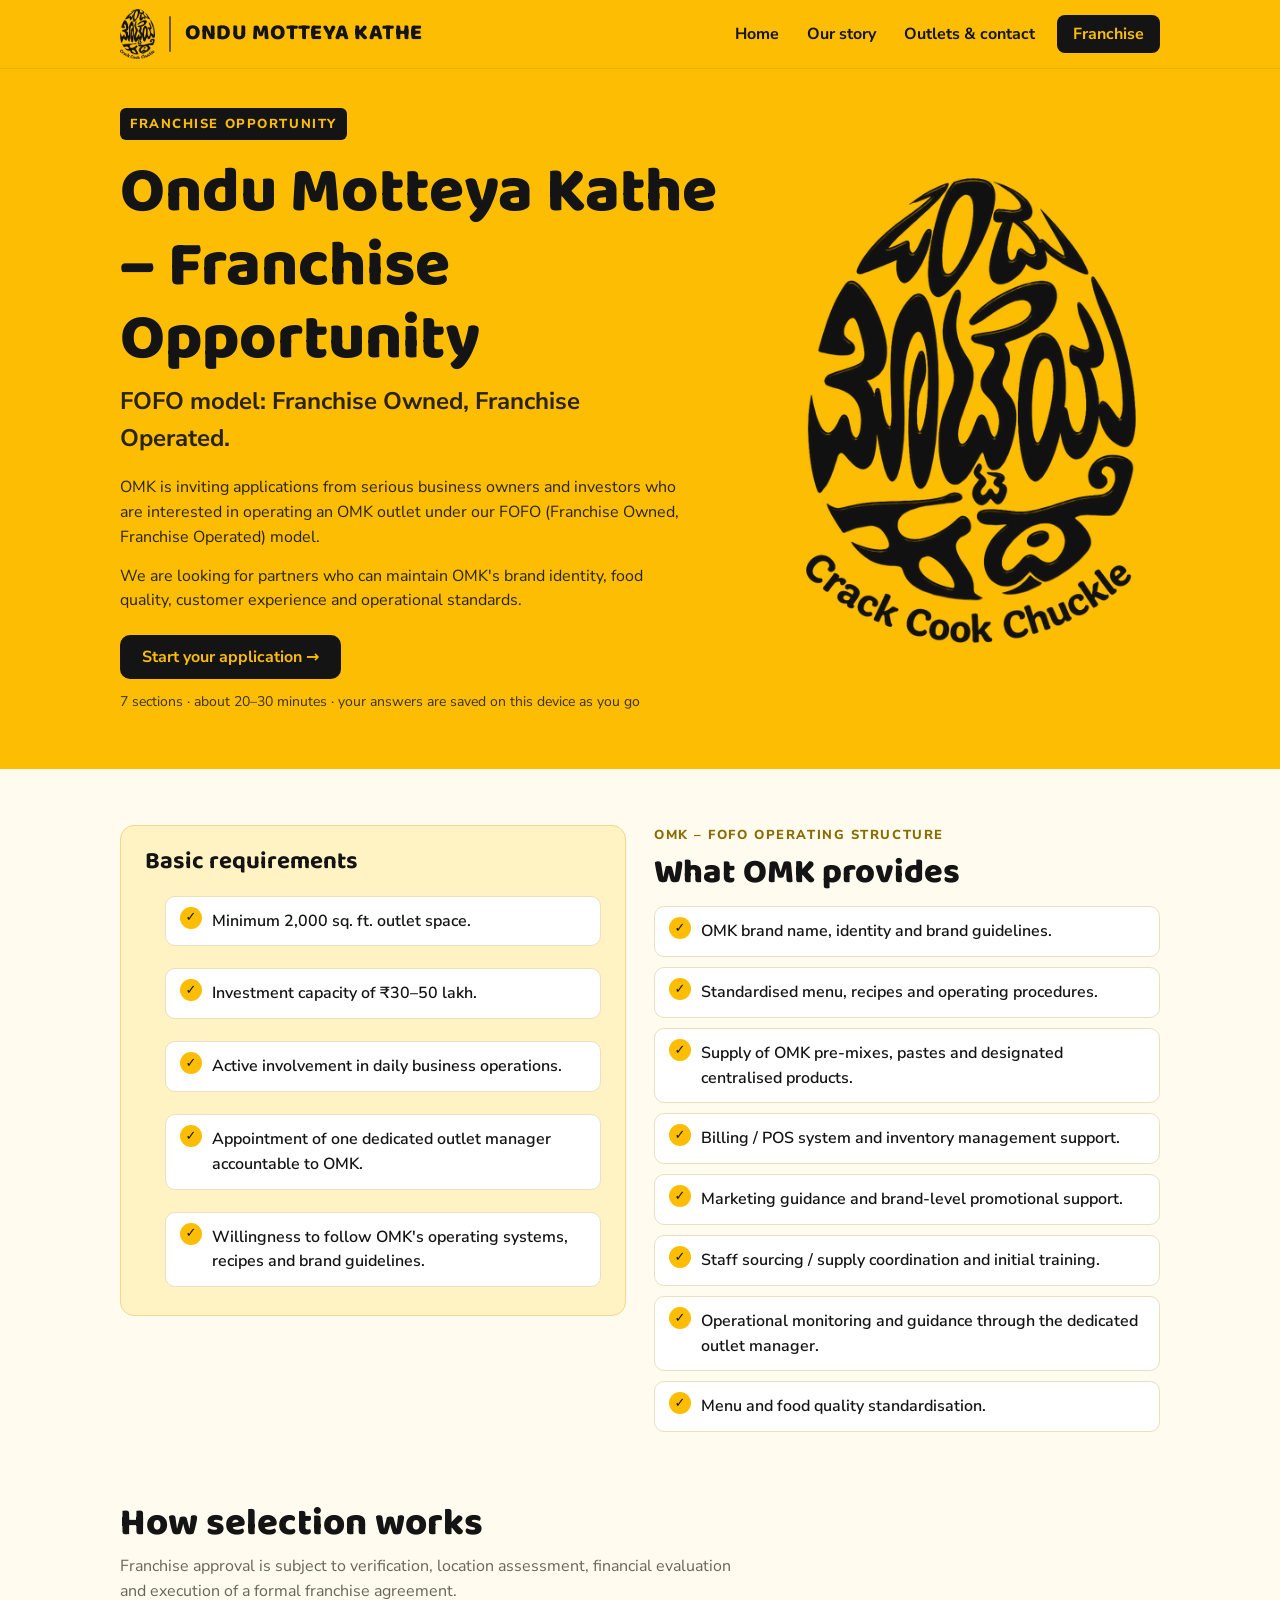
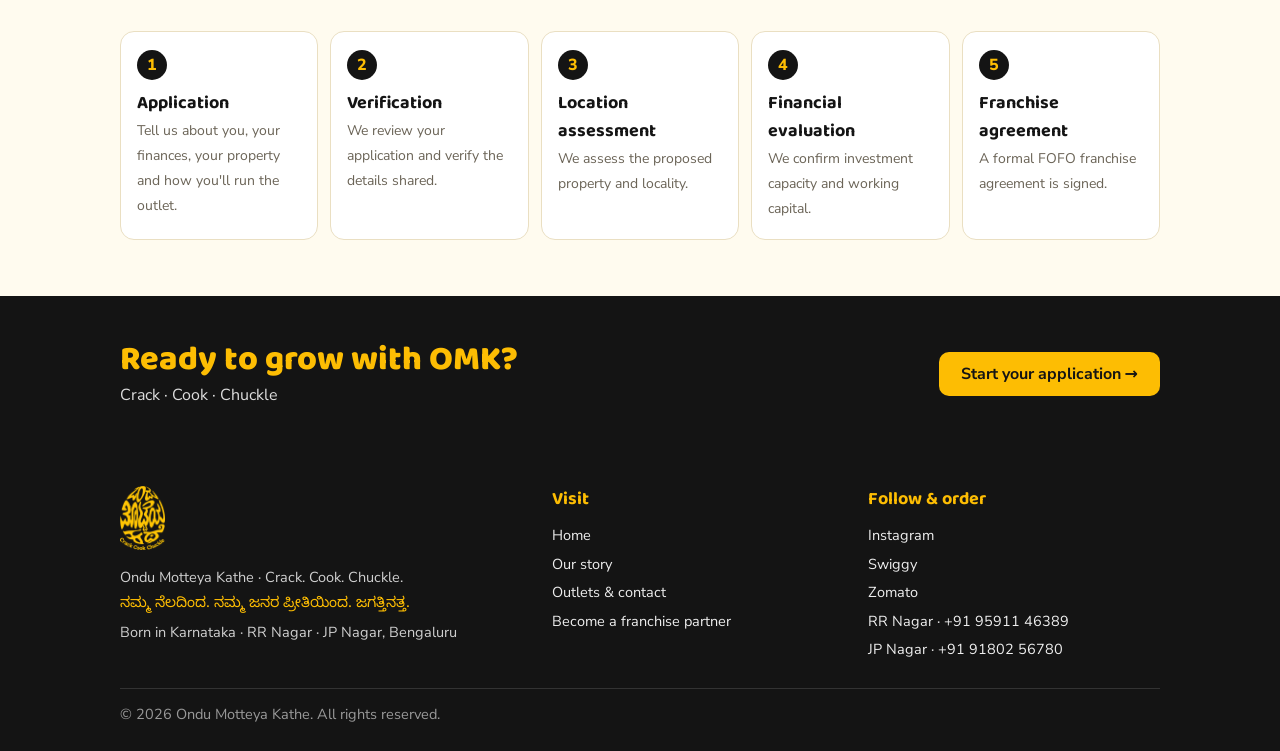
==== commit 61589cbc: "Revise franchise opportunity details in franchise.html Updated franchise opportunity text and descri" ====
--- a/franchise.html
+++ b/franchise.html
@@ -24,9 +24,9 @@
   <section class="hero">
     <div class="wrap">
       <div>
-        <span class="kicker">Franchise opportunity · FOFO</span>
+        <span class="kicker">Franchise opportunity</span>
         <h1>Ondu Motteya Kathe – Franchise Opportunity</h1>
-        <p class="tag">Franchise Owned, Franchise Operated.</p>
+        <p class="tag">FOFO model: Franchise Owned, Franchise Operated.</p>
         <p>OMK is inviting applications from serious business owners and investors who are interested in operating an OMK outlet under our FOFO (Franchise Owned, Franchise Operated) model.</p>
         <p>We are looking for partners who can maintain OMK's brand identity, food quality, customer experience and operational standards.</p>
         <div class="cta">
@@ -233,7 +233,10 @@
     try {
       if (!OMK.SHEET_URL || OMK.SHEET_URL.includes('PASTE')) throw new Error('Google Sheet link not set yet');
       // Apps Script doesn't allow reading the reply from another site, so we send and trust the network result
-      await fetch(OMK.SHEET_URL, { method: 'POST', mode: 'no-cors', headers: { 'Content-Type': 'text/plain;charset=utf-8' }, body: JSON.stringify({ ref, rows, hp: '' }) });
+      // Same answers grouped by section, so the Sheet script can make a proper PDF of the application
+      const sections = S.map(s => ({ title: s.title, items: s.fields.filter(shown).map(f => { const v = A[f.id];
+        return [f.label, Array.isArray(v) ? v.join(f.type === 'ack' ? '\n' : ', ') : (v ?? ''), f.type]; }) }));
+      await fetch(OMK.SHEET_URL, { method: 'POST', mode: 'no-cors', headers: { 'Content-Type': 'text/plain;charset=utf-8' }, body: JSON.stringify({ ref, rows, sections, hp: '' }) });
       finish(ref);
     } catch (err) {
       $('formErr').textContent = 'Sorry — your application could not be sent. Please check your internet connection and try again. Your answers are still saved on this device.';
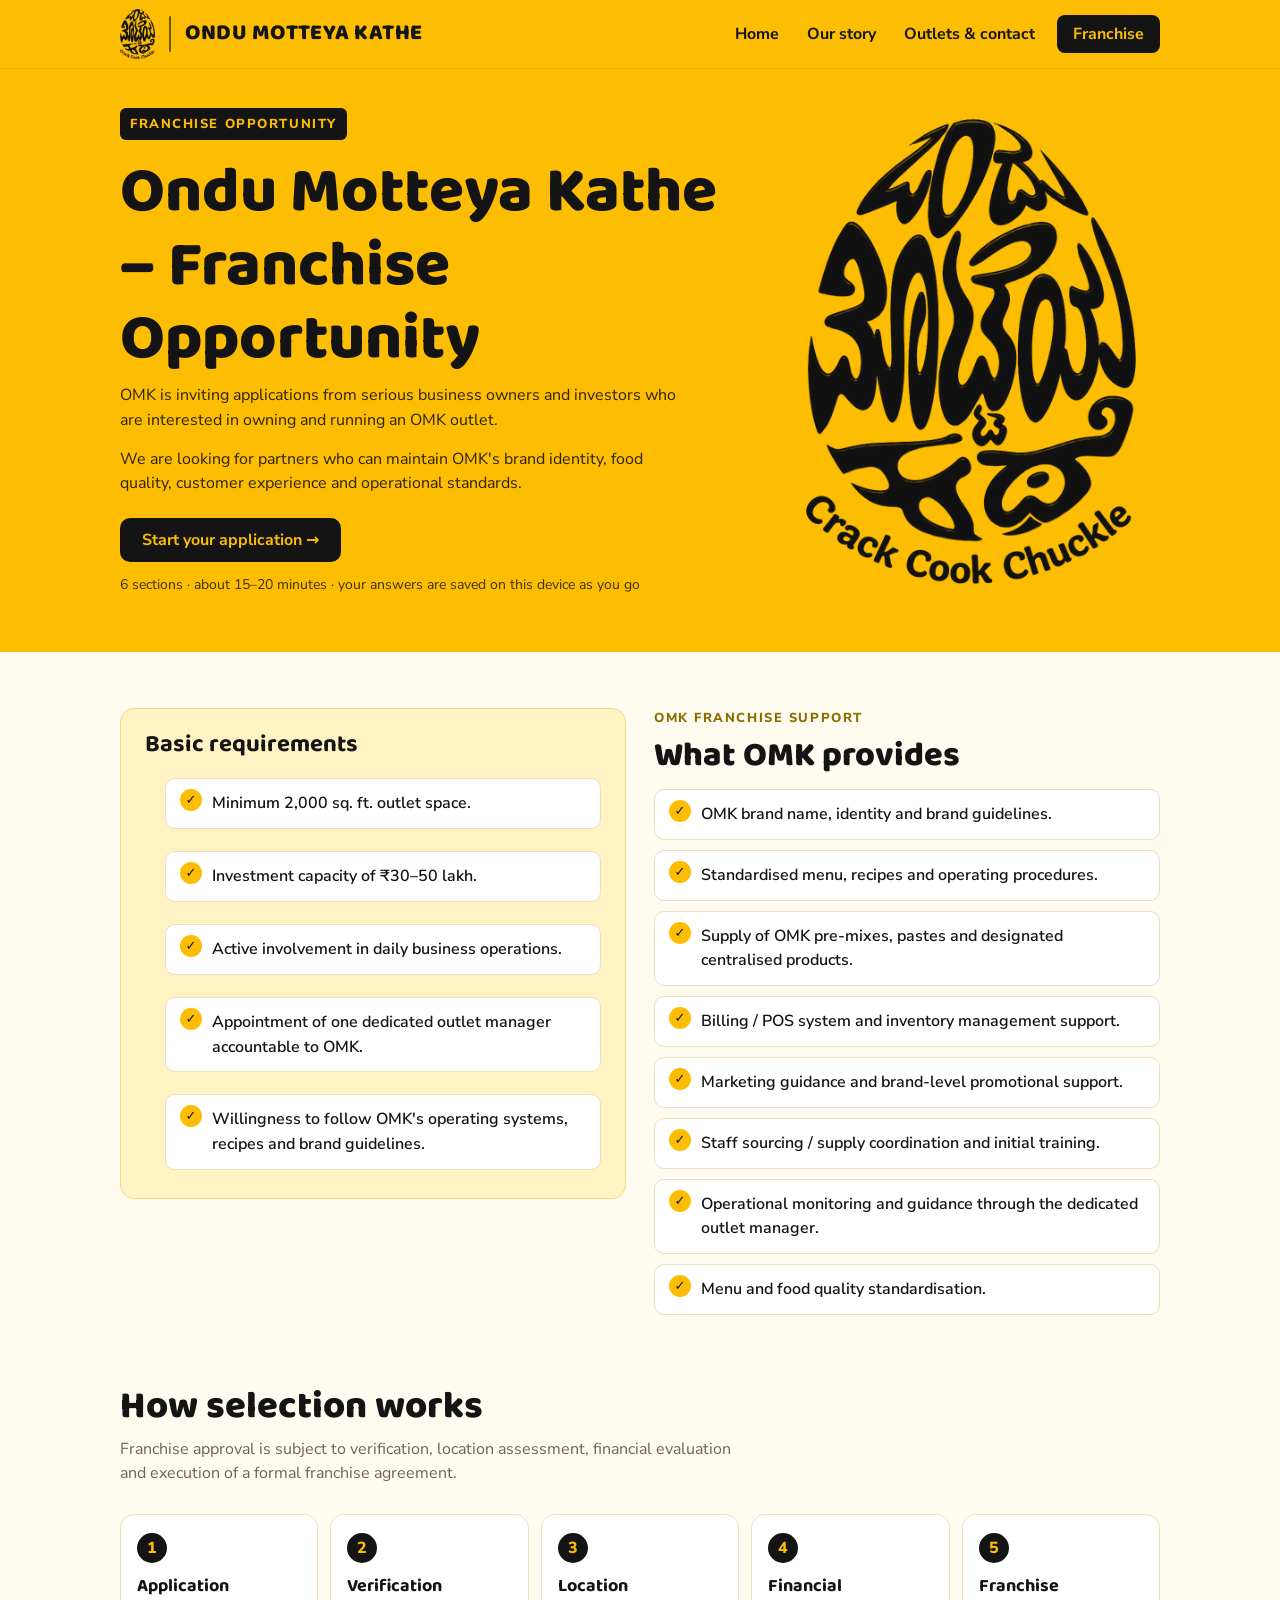
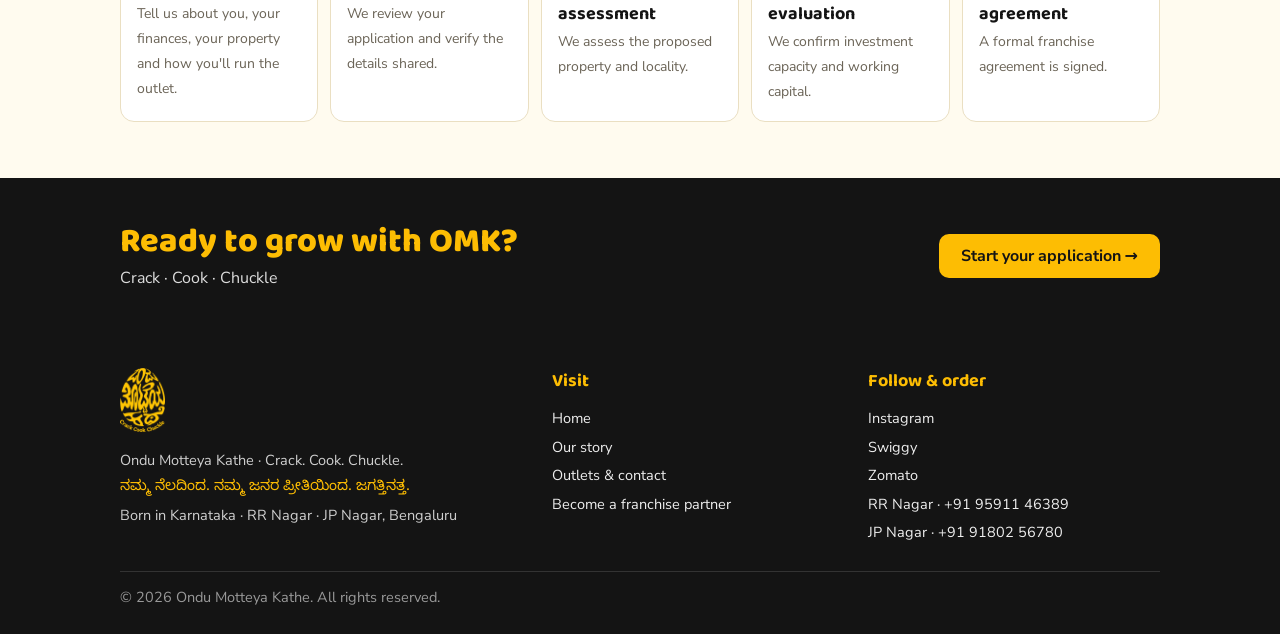
==== commit c2a3d137: "Revise franchise opportunity text and photo handling Updated franchise opportunity details and adjus" ====
--- a/franchise.html
+++ b/franchise.html
@@ -3,7 +3,7 @@
 <head>
 <meta charset="utf-8">
 <meta name="viewport" content="width=device-width, initial-scale=1">
-<title>Franchise opportunity (FOFO) · Ondu Motteya Kathe</title>
+<title>Franchise opportunity · Ondu Motteya Kathe</title>
 <meta name="description" content="Apply to become an Ondu Motteya Kathe (OMK) franchise partner. Crack · Cook · Chuckle.">
 <meta property="og:title" content="Become an OMK franchise partner">
 <meta property="og:description" content="Building a business. Carrying forward a story. Apply to open an Ondu Motteya Kathe outlet.">
@@ -14,7 +14,7 @@
 <link rel="preconnect" href="https://fonts.googleapis.com">
 <link rel="preconnect" href="https://fonts.gstatic.com" crossorigin>
 <link href="https://fonts.googleapis.com/css2?family=Baloo+2:wght@600;700;800&family=Noto+Sans+Kannada:wght@500;700&family=Nunito+Sans:wght@400;600;700;800&display=swap" rel="stylesheet">
-<link rel="stylesheet" href="style.css?v=4">
+<link rel="stylesheet" href="style.css?v=5">
 </head>
 <body>
 <header id="siteHeader" class="bar"></header>
@@ -26,12 +26,11 @@
       <div>
         <span class="kicker">Franchise opportunity</span>
         <h1>Ondu Motteya Kathe – Franchise Opportunity</h1>
-        <p class="tag">FOFO model: Franchise Owned, Franchise Operated.</p>
-        <p>OMK is inviting applications from serious business owners and investors who are interested in operating an OMK outlet under our FOFO (Franchise Owned, Franchise Operated) model.</p>
+        <p>OMK is inviting applications from serious business owners and investors who are interested in owning and running an OMK outlet.</p>
         <p>We are looking for partners who can maintain OMK's brand identity, food quality, customer experience and operational standards.</p>
         <div class="cta">
           <a class="btn btn-dark" href="#apply">Start your application →</a>
-          <span class="small">7 sections · about 20–30 minutes · your answers are saved on this device as you go</span>
+          <span class="small">6 sections · about 15–20 minutes · your answers are saved on this device as you go</span>
         </div>
       </div>
       <img class="logo" src="logo.png" alt="">
@@ -51,7 +50,7 @@
         </ul>
       </div>
       <div>
-        <span class="eyebrow">OMK – FOFO operating structure</span>
+        <span class="eyebrow">OMK franchise support</span>
         <h2 style="font-size:clamp(26px,3.2vw,34px)">What OMK provides</h2>
         <ul class="ticks">
           <li>OMK brand name, identity and brand guidelines.</li>
@@ -76,7 +75,7 @@
         <li><b>Verification</b><span>We review your application and verify the details shared.</span></li>
         <li><b>Location assessment</b><span>We assess the proposed property and locality.</span></li>
         <li><b>Financial evaluation</b><span>We confirm investment capacity and working capital.</span></li>
-        <li><b>Franchise agreement</b><span>A formal FOFO franchise agreement is signed.</span></li>
+        <li><b>Franchise agreement</b><span>A formal franchise agreement is signed.</span></li>
       </ol>
     </div>
   </section>
@@ -162,6 +161,9 @@
       const t = f.type === 'radio' ? 'radio' : 'checkbox', sel = Array.isArray(v) ? v : (v ? [v] : []);
       input = `<div role="group" aria-labelledby="l_${f.id}">` + f.options.map((o, i) =>
         `<label class="opt"><input type="${t}" name="${f.id}" value="${esc(o)}" ${sel.includes(o) ? 'checked' : ''}><span>${esc(o)}</span></label>`).join('') + '</div>';
+    } else if (f.type === 'photos') {
+      input = `<label class="photo-add" for="f_${f.id}">📷 Add photos</label><input type="file" id="f_${f.id}" accept="image/*" multiple class="photo-input">
+        <div class="thumbs" id="t_${f.id}"></div><div class="cnt pc" id="c_${f.id}"></div>`;
     } else if (f.type === 'select') {
       input = `<select id="f_${f.id}" class="sel"><option value="">Choose</option>${f.options.map(o => `<option ${v === o ? 'selected' : ''}>${esc(o)}</option>`).join('')}</select>`;
     } else {
@@ -177,7 +179,41 @@
   function read(f) {
     if (f.type === 'radio') { const x = document.querySelector(`input[name="${f.id}"]:checked`); return x ? x.value : ''; }
     if (f.type === 'check' || f.type === 'ack') return [...document.querySelectorAll(`input[name="${f.id}"]:checked`)].map(x => x.value);
+    if (f.type === 'photos') { const n = (PH[f.id] || []).length; return n ? `${n} photo${n === 1 ? '' : 's'}` : ''; }
     const el = $('f_' + f.id); return el ? el.value.trim() : '';
+  }
+  // ---- property photos: shrunk on the phone (max 1600 px, JPEG) and sent with the application ----
+  const PH = {};
+  function shrink(file) {
+    return new Promise((ok, fail) => {
+      const img = new Image(), url = URL.createObjectURL(file);
+      img.onload = () => { const k = Math.min(1, 1600 / Math.max(img.width, img.height));
+        const c = document.createElement('canvas'); c.width = Math.round(img.width * k); c.height = Math.round(img.height * k);
+        c.getContext('2d').drawImage(img, 0, 0, c.width, c.height); URL.revokeObjectURL(url); ok(c.toDataURL('image/jpeg', 0.8)); };
+      img.onerror = () => { URL.revokeObjectURL(url); fail(new Error('not an image')); };
+      img.src = url;
+    });
+  }
+  function drawThumbs(f) {
+    const list = PH[f.id] || [];
+    $('t_' + f.id).innerHTML = list.map((p, i) => `<div class="thumb"><img src="${p}" alt="Photo ${i + 1}"><button type="button" data-i="${i}" aria-label="Remove photo ${i + 1}">✕</button></div>`).join('');
+    $('c_' + f.id).textContent = list.length ? `${list.length} of ${f.max || 6} photos added` : '';
+  }
+  function photoField(f, after) {
+    const inp = $('f_' + f.id); if (!inp) return;
+    drawThumbs(f);
+    inp.addEventListener('change', async (e) => {
+      e.stopPropagation();
+      const room = (f.max || 6) - (PH[f.id] || []).length;
+      const files = [...inp.files].filter(x => /^image\//.test(x.type)).slice(0, Math.max(0, room));
+      $('c_' + f.id).textContent = files.length ? 'Adding photos…' : `You can add up to ${f.max || 6} photos.`;
+      for (const file of files) { try { (PH[f.id] ||= []).push(await shrink(file)); } catch (err) {} }
+      inp.value = ''; drawThumbs(f); after();
+    });
+    $('t_' + f.id).addEventListener('click', (e) => {
+      const b = e.target.closest('button[data-i]'); if (!b) return;
+      PH[f.id].splice(Number(b.dataset.i), 1); drawThumbs(f); after();
+    });
   }
   function renderStep() {
     const sec = S[step];
@@ -191,6 +227,7 @@
     sec.fields.forEach(f => {
       const upd = () => { A[f.id] = read(f); saveDraft(); const q = $('q_' + f.id); if (q.classList.contains('err')) check(f); if (f.type === 'long') count(f);
         sec.fields.forEach(g => { if (g.showIf && g.showIf.id === f.id) $('q_' + g.id).classList.toggle('hidden', !shown(g)); }); };
+      if (f.type === 'photos') { photoField(f, upd); return; }
       $('q_' + f.id).addEventListener('input', upd); $('q_' + f.id).addEventListener('change', upd);
       if (f.type === 'long') count(f);
     });
@@ -200,7 +237,7 @@
     const v = read(f), q = $('q_' + f.id), e = $('e_' + f.id); let msg = '';
     if (!shown(f)) { q.classList.remove('err'); return true; }
     const empty = Array.isArray(v) ? v.length === 0 : !v;
-    if (f.req && empty) msg = 'This question is required.';
+    if (f.req && empty) msg = f.type === 'photos' ? 'Please add at least one photo of the property.' : 'This question is required.';
     if (!msg && f.type === 'ack' && v.length < f.options.length) msg = 'Please tick every statement to continue.';
     if (!msg && (f.id === 'mobile' || f.id === 'whatsapp') && v && v.replace(/\D/g, '').length < 10) msg = 'Please enter a valid 10-digit number.';
     if (!msg && f.type === 'number' && v && !/^\d{1,6}$/.test(v)) msg = 'Please enter a number (e.g. 0, 5, 25).';
@@ -236,7 +273,8 @@
       // Same answers grouped by section, so the Sheet script can make a proper PDF of the application
       const sections = S.map(s => ({ title: s.title, items: s.fields.filter(shown).map(f => { const v = A[f.id];
         return [f.label, Array.isArray(v) ? v.join(f.type === 'ack' ? '\n' : ', ') : (v ?? ''), f.type]; }) }));
-      await fetch(OMK.SHEET_URL, { method: 'POST', mode: 'no-cors', headers: { 'Content-Type': 'text/plain;charset=utf-8' }, body: JSON.stringify({ ref, rows, sections, hp: '' }) });
+      await fetch(OMK.SHEET_URL, { method: 'POST', mode: 'no-cors', headers: { 'Content-Type': 'text/plain;charset=utf-8' }, body: JSON.stringify({ ref, rows, sections, hp: '',
+        photos: S.flatMap(s => s.fields.filter(f => f.type === 'photos' && shown(f)).flatMap(f => (PH[f.id] || []).map(d => ({ field: f.label, type: 'image/jpeg', data: d.split(',')[1] })))) }) });
       finish(ref);
     } catch (err) {
       $('formErr').textContent = 'Sorry — your application could not be sent. Please check your internet connection and try again. Your answers are still saved on this device.';
--- a/style.css
+++ b/style.css
@@ -194,3 +194,13 @@
 .q select.sel { width: 100%; max-width: 360px; font: inherit; padding: 10px 12px; border: 1.5px solid #cfc6ae; border-radius: 10px; background: #fffdf6; color: var(--ink); }
 .q select.sel:focus { border-color: var(--ink); outline: none; }
 .nav-links a.btn[aria-current="page"] { background: var(--ink); color: var(--y); }
+
+/* Property photo upload (franchise form) */
+.q .photo-input { position: absolute; width: 1px; height: 1px; opacity: 0; }
+.q .photo-add { display: inline-flex; align-items: center; gap: 8px; background: #141414; color: #FDBD03; font-weight: 800; border-radius: 12px; padding: 12px 16px; cursor: pointer; }
+.q .thumbs { display: grid; grid-template-columns: repeat(3, 1fr); gap: 8px; margin-top: 12px; }
+.q .thumbs:empty { display: none; }
+.q .thumb { position: relative; aspect-ratio: 1; border-radius: 10px; overflow: hidden; background: #eee; }
+.q .thumb img { width: 100%; height: 100%; object-fit: cover; display: block; }
+.q .thumb button { position: absolute; top: 4px; right: 4px; width: 26px; height: 26px; border-radius: 50%; border: 0; background: rgba(0,0,0,.65); color: #fff; font-size: 13px; cursor: pointer; }
+.q .cnt.pc { text-align: left; margin-top: 8px; }
